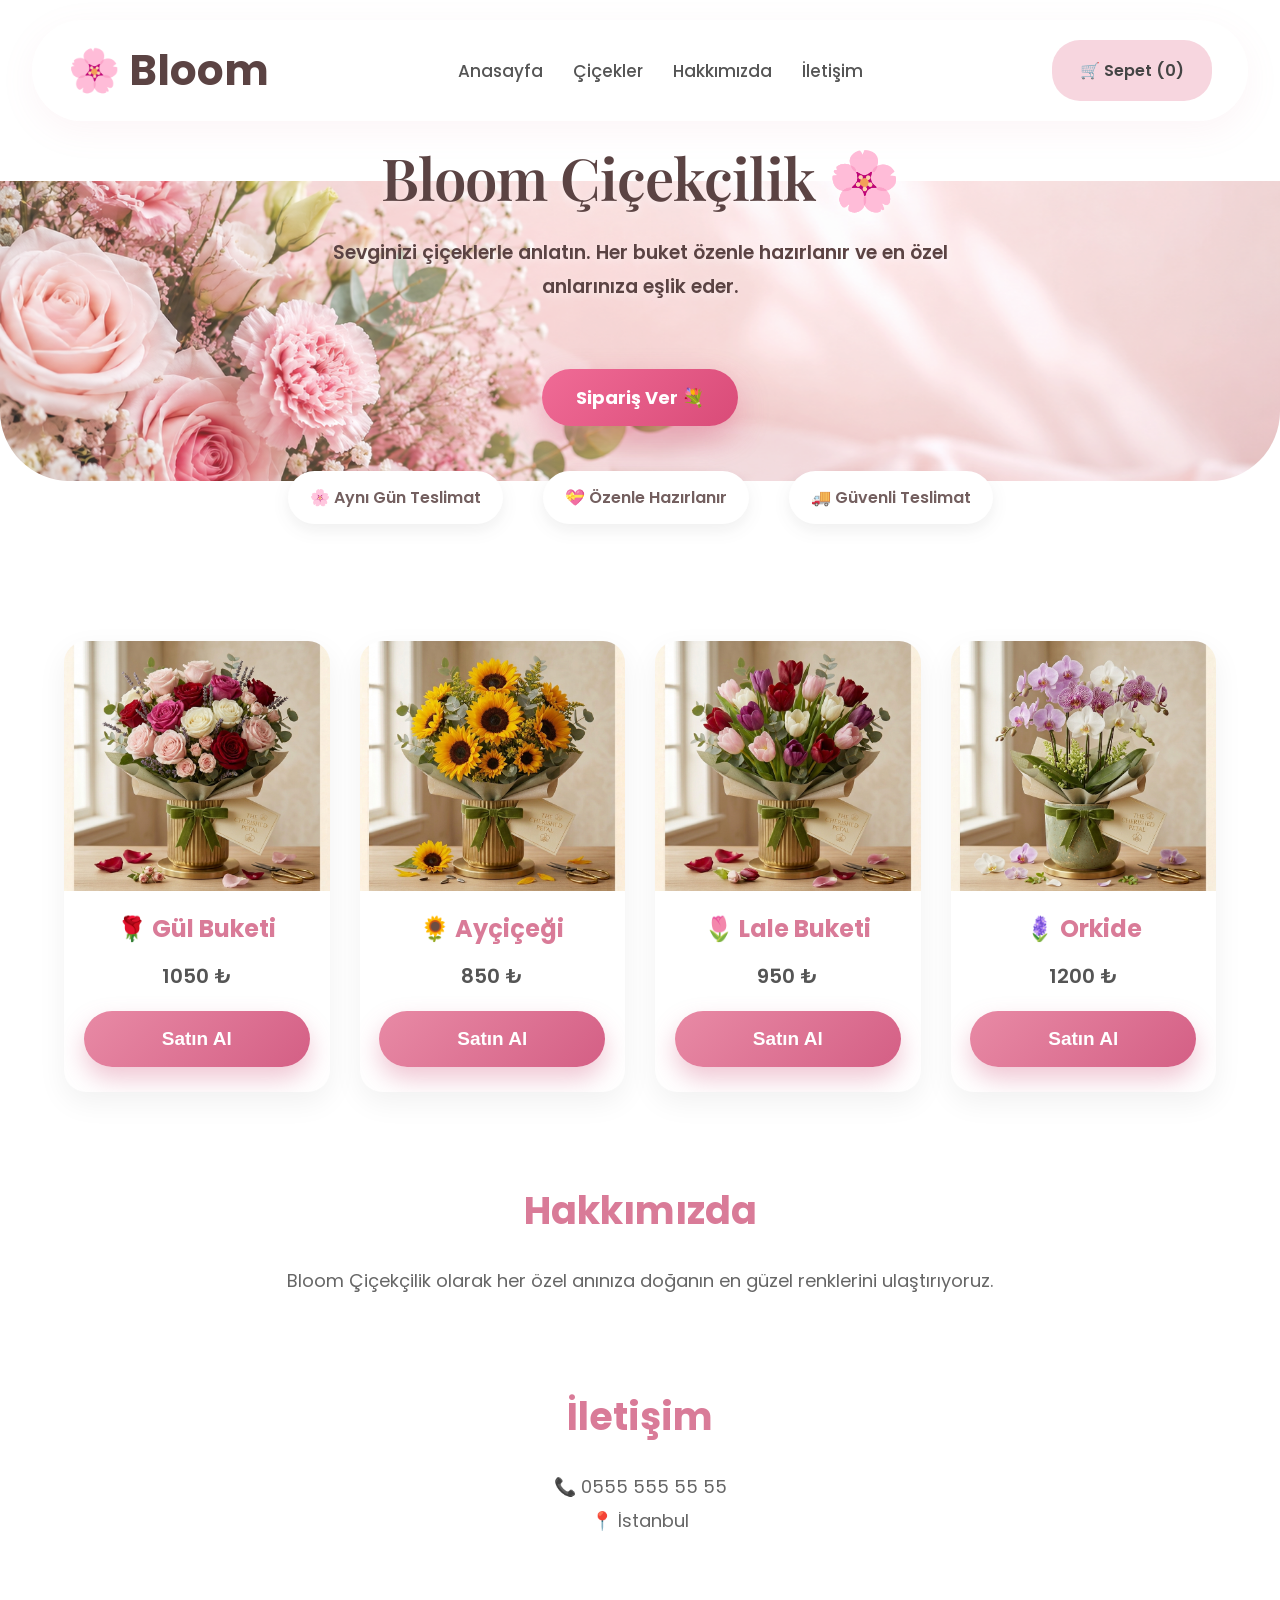
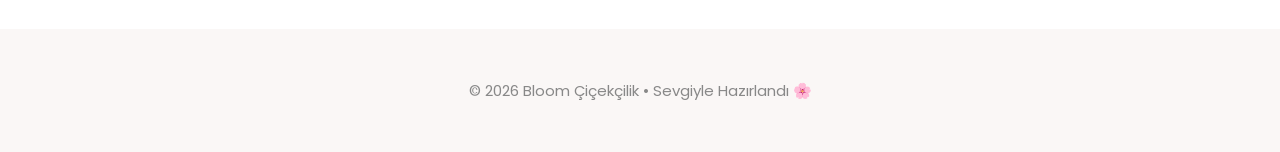
==== index.html @ dd4e358a "ilk-site-tasarimi" ====
<!DOCTYPE html>
<html lang="tr">
<head>
    <link href="https://fonts.googleapis.com/css2?family=Playfair+Display:wght@400;500;600&family=Poppins:wght@300;400;500;600;700&display=swap" rel="stylesheet">
    <meta charset="UTF-8">
    <meta name="viewport" content="width=device-width, initial-scale=1.0">
    <title>Bloom Çiçekçilik</title>

    <link rel="preconnect" href="https://fonts.googleapis.com">
    <link rel="preconnect" href="https://fonts.gstatic.com" crossorigin>

    <link href="https://fonts.googleapis.com/css2?family=Poppins:wght@300;400;500;600;700&display=swap" rel="stylesheet">

    <link rel="stylesheet" href="style.css">
</head>
<body>
    <div id="cart-message">
    🌸 Ürün sepete eklendi
</div>

<header>

<nav>

<div class="logo">
🌸 Bloom
</div>

<div class="menu-links">
<a href="#">Anasayfa</a>
<a href="#flowers">Çiçekler</a>
<a href="#about">Hakkımızda</a>
<a href="#contact">İletişim</a>
</div>

<div id="cart">
🛒 Sepet (<span id="cart-count">0</span>)
</div>

</nav>

<div class="hero">

    <h1>Bloom Çiçekçilik 🌸</h1>

    <p class="hero-text">
        Sevginizi çiçeklerle anlatın.
        Her buket özenle hazırlanır ve en özel anlarınıza eşlik eder.
    </p>

    <a href="#flowers" class="btn">Sipariş Ver 💐</a>

    <div class="hero-features">

        <div>🌸 Aynı Gün Teslimat</div>

        <div>💝 Özenle Hazırlanır</div>

        <div>🚚 Güvenli Teslimat</div>

    </div>

</div>

</header>

<section class="flowers" id="flowers">

<div class="card">

<img src="images/gul.png" alt="Gül">

<h2>🌹 Gül Buketi</h2>

<p>1050 ₺</p>

<button class="buy-btn">Satın Al</button>

</div>

<div class="card">

<img src="images/aycicegi.png" alt="Ayçiçeği">

<h2>🌻 Ayçiçeği</h2>

<p>850 ₺</p>

<button class="buy-btn">Satın Al</button>

</div>

<div class="card">

<img src="images/lale.jfif" alt="Lale">

<h2>🌷 Lale Buketi</h2>

<p>950 ₺</p>

<button class="buy-btn">Satın Al</button>

</div>

<div class="card">

<img src="images/orkide.jfif" alt="Orkide">

<h2>🪻 Orkide</h2>

<p>1200 ₺</p>

<button class="buy-btn">Satın Al</button>

</div>

</section>

<section id="about">

<h2>Hakkımızda</h2>

<p>
Bloom Çiçekçilik olarak her özel anınıza doğanın en güzel renklerini ulaştırıyoruz.
</p>

</section>

<section id="contact">

<h2>İletişim</h2>

<p>📞 0555 555 55 55</p>

<p>📍 İstanbul</p>

</section>

<footer>
    <p>© 2026 Bloom Çiçekçilik • Sevgiyle Hazırlandı 🌸</p>
</footer>

<script src="script.js"></script>

</body>
</html>
---- style.css ----
/* ===== GENEL ===== */


     *{
    margin:0;
    padding:0;
    box-sizing:border-box;

    transition:
        background-color .3s ease,
        color .3s ease,
        transform .3s ease,
        box-shadow .3s ease;
}

html{
    scroll-behavior:smooth;
}

body{
    font-family:'Poppins',sans-serif;
    background:#ffffff;
    color:#444;
}

/* ===== HEADER ===== */

header{
    position:relative;
    top:0;
    z-index:1000;

    display:flex;
    flex-direction:column;

    padding:0;

    background:transparent;

    box-shadow:none;
}
/* ===== MENÜ ===== */

nav{
    position:sticky;
    top:18px;
    width:95%;
    max-width:1250px;
    margin:20px auto;
    padding:18px 35px;

    display:flex;
    justify-content:space-between;
    align-items:center;

    background:rgba(255,255,255,.78);
    backdrop-filter:blur(16px);

    border:1px solid rgba(255,255,255,.7);

    border-radius:60px;

    box-shadow:
    0 10px 35px rgba(217,123,152,.08);

    z-index:999;
}
.menu-links{
    display:flex;
    align-items:center;
    gap:30px;
}
.menu-links a{

    position:relative;

    text-decoration:none;

    color:#555;

    font-weight:500;

    font-size:17px;

    transition:.3s;

}
.menu-links a::after{

    content:"";

    position:absolute;

    left:0;

    bottom:-6px;

    width:0;

    height:2px;

    background:#d97b98;

    transition:.3s;

}
.menu-links a:hover{

    color:#d97b98;

}

.menu-links a:hover::after{

    width:100%;

}
.logo{

    font-size:42px;

    font-weight:700;

    color:#5b4343;

    display:flex;

    align-items:center;

    gap:10px;

}
.logo:hover{
    color:#c48a8a;

}

.menu-links a:hover{

    background:white;

    color:#d97b98;

    box-shadow:0 8px 20px rgba(217,123,152,.12);

}
#cart{

    background:#f7d6df;

    padding:18px 28px;

    border-radius:28px;

    font-weight:600;

    cursor:pointer;

    transition:.3s;

}
#cart:hover{

    transform:translateY(-3px);

    background:#efbfd0;

}

/* ===== HERO ===== */

.hero{
    max-width:100%;
    margin:40px auto 80px;
    padding:90px 20px;

    text-align:center;

    background:linear-gradient(
        135deg,
        #fff1f5,
        #ffffff
    );

    border-radius:0 0 70px 70px;
}

.hero h1{
    font-family:'Playfair Display',serif;
    font-size:58px;
    font-weight:500;
    letter-spacing:-1px;
    color:#5b4343;
    margin-bottom:20px;
}

.hero-features div{
    background:white;
    padding:15px 22px;
    border-radius:30px;
    box-shadow:0 6px 18px rgba(0,0,0,.08);
}
/* ===== ÇİÇEKLER ===== */

.flowers{
    width:90%;
    max-width:1200px;
    margin:80px auto;
    display:grid;
    grid-template-columns:repeat(auto-fit,minmax(250px,1fr));
    gap:30px;
}

.card{
    background:white;
    border-radius:22px;
    overflow:hidden;
    transition:.35s;
    box-shadow:0 10px 30px rgba(0,0,0,.06);
    padding-bottom:30px;
    text-align:center;
}


.price{
    display:flex;
    justify-content:center;
    align-items:center;
    width:100%;
    font-size:28px;
    font-weight:700;
    color:#5a4343;
    margin:15px 0;
}
.card{
    padding-bottom:25px;
}

.card h2,
.card p,
.buy-btn{
    display:block;
    margin:20px auto 0;
}
.card p{
    width:100%;
    text-align:center;
    font-size:20px;
    font-weight:600;
    color:#555;
}

.card:hover{

    transform:translateY(-8px);

    box-shadow:0 20px 45px rgba(0,0,0,.12);

}

.card img{
    width:100%;
    height:250px;
    object-fit:cover;
    display:block;
    transition:.4s;
}

.card:hover img{

    transform:scale(1.08);

}

.card h2{
    margin-top:20px;
    color:#d97b98;
    font-size:24px;
}

.card p{
    margin:15px 0;
    font-size:20px;
    font-weight:600;
    color:#555;
}

.buy-btn{
    width:85%;
    height:52px;

    border:none;
    border-radius:30px;

    background:linear-gradient(135deg,#f58cab,#e56d95);
    color:white;

    font-size:18px;
    font-weight:600;

    cursor:pointer;

    transition:.35s;
    box-shadow:0 12px 25px rgba(229,109,149,.25);
}
.buy-btn:active{
    transform:scale(.95);
}

.buy-btn::after{
    content:"";
    position:absolute;
}

.btn{

    display:inline-block;

    margin-top:30px;

    padding:15px 34px;

    border-radius:50px;

    background:#d4a5a5;

    color:white;

    text-decoration:none;

    transition:.35s;

    box-shadow:0 10px 25px rgba(212,165,165,.3);

}
.btn:hover{

    transform:translateY(-4px);

    background:#c48a8a;

}
.buy-btn:hover{
    transform:translateY(-4px) scale(1.03);

    box-shadow:0 18px 35px rgba(229,109,149,.35);
}
/* ===== HERO DETAYLARI ===== */

.hero-text{
    max-width:650px;
    margin:0 auto 35px;
    line-height:1.8;
    font-size:19px;
}

.hero-features{
    display:flex;
    justify-content:center;
    gap:40px;
    margin-top:45px;
    flex-wrap:wrap;
}

.hero-features div{
    background:white;
    padding:14px 22px;
    border-radius:30px;
    box-shadow:0 6px 18px rgba(0,0,0,.08);
    font-weight:500;

}
:root{
    --primary:#d97b98;
    --primary-light:#ffe8ef;
    --background:#fff8fb;
}
/* ===== HAKKIMIZDA & İLETİŞİM ===== */

#about,
#contact{
    max-width:900px;
    margin:90px auto;
    padding:0 25px;
    text-align:center;
}

#about h2,
#contact h2{
    font-size:38px;
    color:#d97b98;
    margin-bottom:25px;
}

#about p,
#contact p{
    font-size:18px;
    line-height:1.9;
    color:#666;
}
/* ===== FOOTER ===== */

footer{

    padding:50px;

    text-align:center;

    color:#777;

    background:#faf7f6;

}

footer p{
    color:#888;
    font-size:15px;
}
/* ===== PREMIUM KART DOKUNUŞU ===== */

.card{
    position:relative;
}

.card::before{
    content:"";
    position:absolute;
    top:0;
    left:0;
    width:100%;
    height:5px;
    background:linear-gradient(90deg,#f58cab,#d97b98);
    transform:scaleX(0);
    transform-origin:left;
    transition:.4s;
}

.card:hover::before{
    transform:scaleX(1);
}

.card:hover{
    transform:translateY(-12px);
    box-shadow:0 25px 50px rgba(217,123,152,.18);
}
/* ===== SEPET BİLDİRİMİ ===== */

#cart-message{
    position:fixed;

    top:30px;
    right:30px;

    background:rgba(255,255,255,.85);

    backdrop-filter:blur(15px);

    color:#b65f7c;

    padding:18px 28px;

    border-radius:30px;

    font-size:16px;

    font-weight:600;

    box-shadow:0 15px 40px rgba(217,123,152,.18);

    border:1px solid rgba(255,255,255,.8);

    opacity:0;

    transform:translateY(-20px);

    pointer-events:none;

    transition:.4s;

    z-index:9999;
}


#cart-message.show{

    opacity:1;

    transform:translateY(0);

}
/* ===== HERO ANİMASYON ===== */

.hero h1{
    animation:fadeDown .8s ease forwards;
     color:#5b4343;
}

.hero-text{
    animation:fadeUp 1s ease .2s forwards;
    opacity:0;
}

.hero .btn{
    animation:fadeUp 1s ease .4s forwards;
    opacity:0;
}


@keyframes fadeDown{

    from{
        opacity:0;
        transform:translateY(-30px);
    }

    to{
        opacity:1;
        transform:translateY(0);
    }

}


@keyframes fadeUp{

    from{
        opacity:0;
        transform:translateY(30px);
    }

    to{
        opacity:1;
        transform:translateY(0);
    }

}
.hero {
    background-image: url("images/cicek.png");
    background-size: cover;
    background-position: center;
    background-repeat: no-repeat;
    height: 450px;

    display: flex;
    flex-direction: column;
    justify-content: center;
    align-items: center;

    color: white;
    text-align: center;
}
.hero::before {
    content:"";
    position:absolute;
    inset:0;
    background:rgba(255,255,255,0.15);

}

.hero {
    width: 100%;
    height: 300px;

    background-image: url("images/cicek.png");
    background-size: cover;
    background-position: center;
    background-repeat: no-repeat;

    display: flex;
    flex-direction: column;
    justify-content: center;
    align-items: center;

    color: white;
    text-align: center;
}
.hero h1,
.hero p {
    position:relative;
    z-index:1;
      color:#5b4343;
    font-weight:600;
    text-shadow:0 2px 8px rgba(255,255,255,0.6);
}
.hero-features div{
    color:#5b4343;
    font-weight:600;
}
.buy-btn{
    width:85%;
    height:56px;

    border:none;
    border-radius:35px;

    background:linear-gradient(135deg,#e88aa5,#d45f85);

    color:white;

    font-size:19px;
    font-weight:700;

    cursor:pointer;

    box-shadow:
    0 12px 25px rgba(212,95,133,.35);

    transition:.35s;

    position:relative;
    overflow:hidden;
}


.buy-btn:hover{
    transform:translateY(-5px) scale(1.04);

    box-shadow:
    0 18px 35px rgba(212,95,133,.45);
}


.buy-btn:active{
    transform:scale(.95);
}
.buy-btn::before{
    content:"";
    position:absolute;
    top:0;
    left:-100%;
    width:50%;
    height:100%;

    background:rgba(255,255,255,.35);

    transform:skewX(-25deg);

    transition:.5s;
}


.buy-btn:hover::before{
    left:150%;
}
.btn{
    background:linear-gradient(135deg,#f06b96,#d94b78);
    color:white;
    font-weight:700;
    font-size:18px;
    box-shadow:0 12px 30px rgba(217,75,120,.35);
}

.btn:hover{
    background:linear-gradient(135deg,#f57da5,#cc3e6c);
    transform:translateY(-5px);
    box-shadow:0 18px 35px rgba(217,75,120,.45);
}
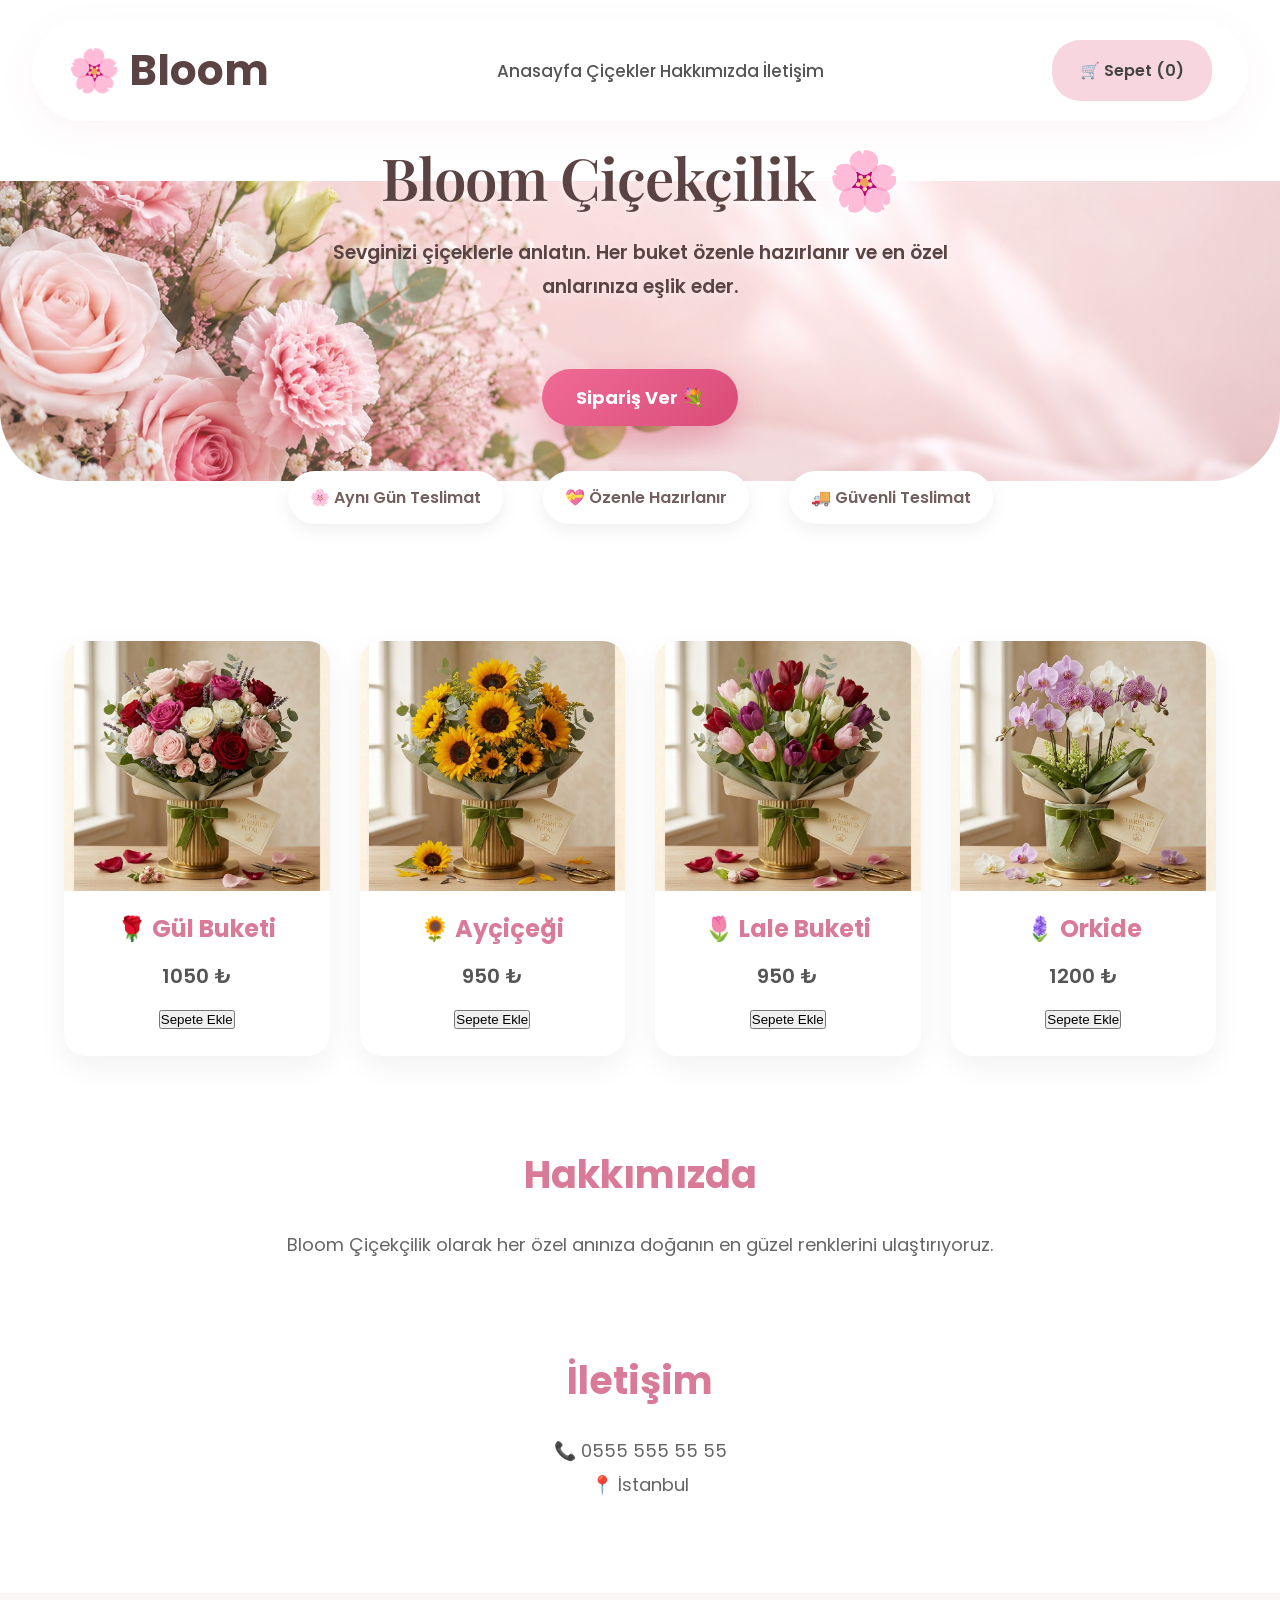
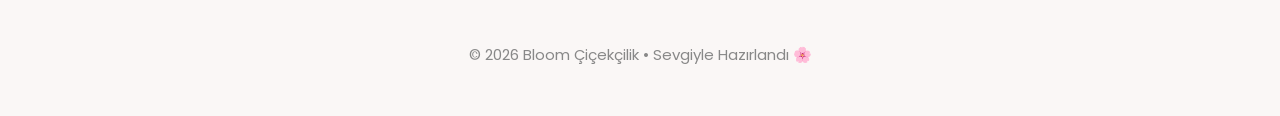
==== commit 28a458cb: "sepet gorunumu eklendi" ====
--- a/index.html
+++ b/index.html
@@ -36,6 +36,19 @@
 <div id="cart">
 🛒 Sepet (<span id="cart-count">0</span>)
 </div>
+<div id="cart-panel">
+
+<h3>🛒 Sepetim</h3>
+
+<div id="cart-items">
+Sepet boş
+</div>
+
+<p>
+Toplam: <span id="cart-total">0</span> ₺
+</p>
+
+</div>
 
 </nav>
 
@@ -66,7 +79,7 @@
 
 <section class="flowers" id="flowers">
 
-<div class="card">
+<div class="card" data-name="Gül Buketi" data-price="1050">
 
 <img src="images/gul.png" alt="Gül">
 
@@ -74,23 +87,22 @@
 
 <p>1050 ₺</p>
 
-<button class="buy-btn">Satın Al</button>
+<button class="add-to-cart">Sepete Ekle</button>
 
 </div>
-
-<div class="card">
+<div class="card" data-name="Ayçiçeği" data-price="950">
 
 <img src="images/aycicegi.png" alt="Ayçiçeği">
 
 <h2>🌻 Ayçiçeği</h2>
 
-<p>850 ₺</p>
+<p>950 ₺</p>
 
-<button class="buy-btn">Satın Al</button>
+<button class="add-to-cart">Sepete Ekle</button>
 
 </div>
 
-<div class="card">
+<div class="card" data-name="Lale Buketi" data-price="950">
 
 <img src="images/lale.jfif" alt="Lale">
 
@@ -98,11 +110,11 @@
 
 <p>950 ₺</p>
 
-<button class="buy-btn">Satın Al</button>
+<button class="add-to-cart">Sepete Ekle</button>
 
 </div>
 
-<div class="card">
+<div class="card" data-name="Orkide" data-price="1200">
 
 <img src="images/orkide.jfif" alt="Orkide">
 
@@ -110,7 +122,7 @@
 
 <p>1200 ₺</p>
 
-<button class="buy-btn">Satın Al</button>
+<button class="add-to-cart">Sepete Ekle</button>
 
 </div>
 
--- a/style.css
+++ b/style.css
@@ -65,6 +65,9 @@
 
     z-index:999;
 }
+<div class="cart">
+    🛒 Sepet: <span id="cart-count">0</span>
+</div>
 .menu-links{
     display:flex;
     align-items:center;
@@ -654,4 +657,30 @@
     background:linear-gradient(135deg,#f57da5,#cc3e6c);
     transform:translateY(-5px);
     box-shadow:0 18px 35px rgba(217,75,120,.45);
+}
+#cart-panel {
+    position: absolute;
+    right: 20px;
+    top: 70px;
+    width: 300px;
+    background: white;
+    padding: 20px;
+    border-radius: 15px;
+    box-shadow: 0 10px 30px rgba(0,0,0,0.15);
+    display: none;
+    z-index: 10;
+}
+
+#cart-panel h3 {
+    margin-top: 0;
+}
+
+#cart-items {
+    margin: 15px 0;
+}
+
+.cart-item {
+    display: flex;
+    justify-content: space-between;
+    margin-bottom: 10px;
 }
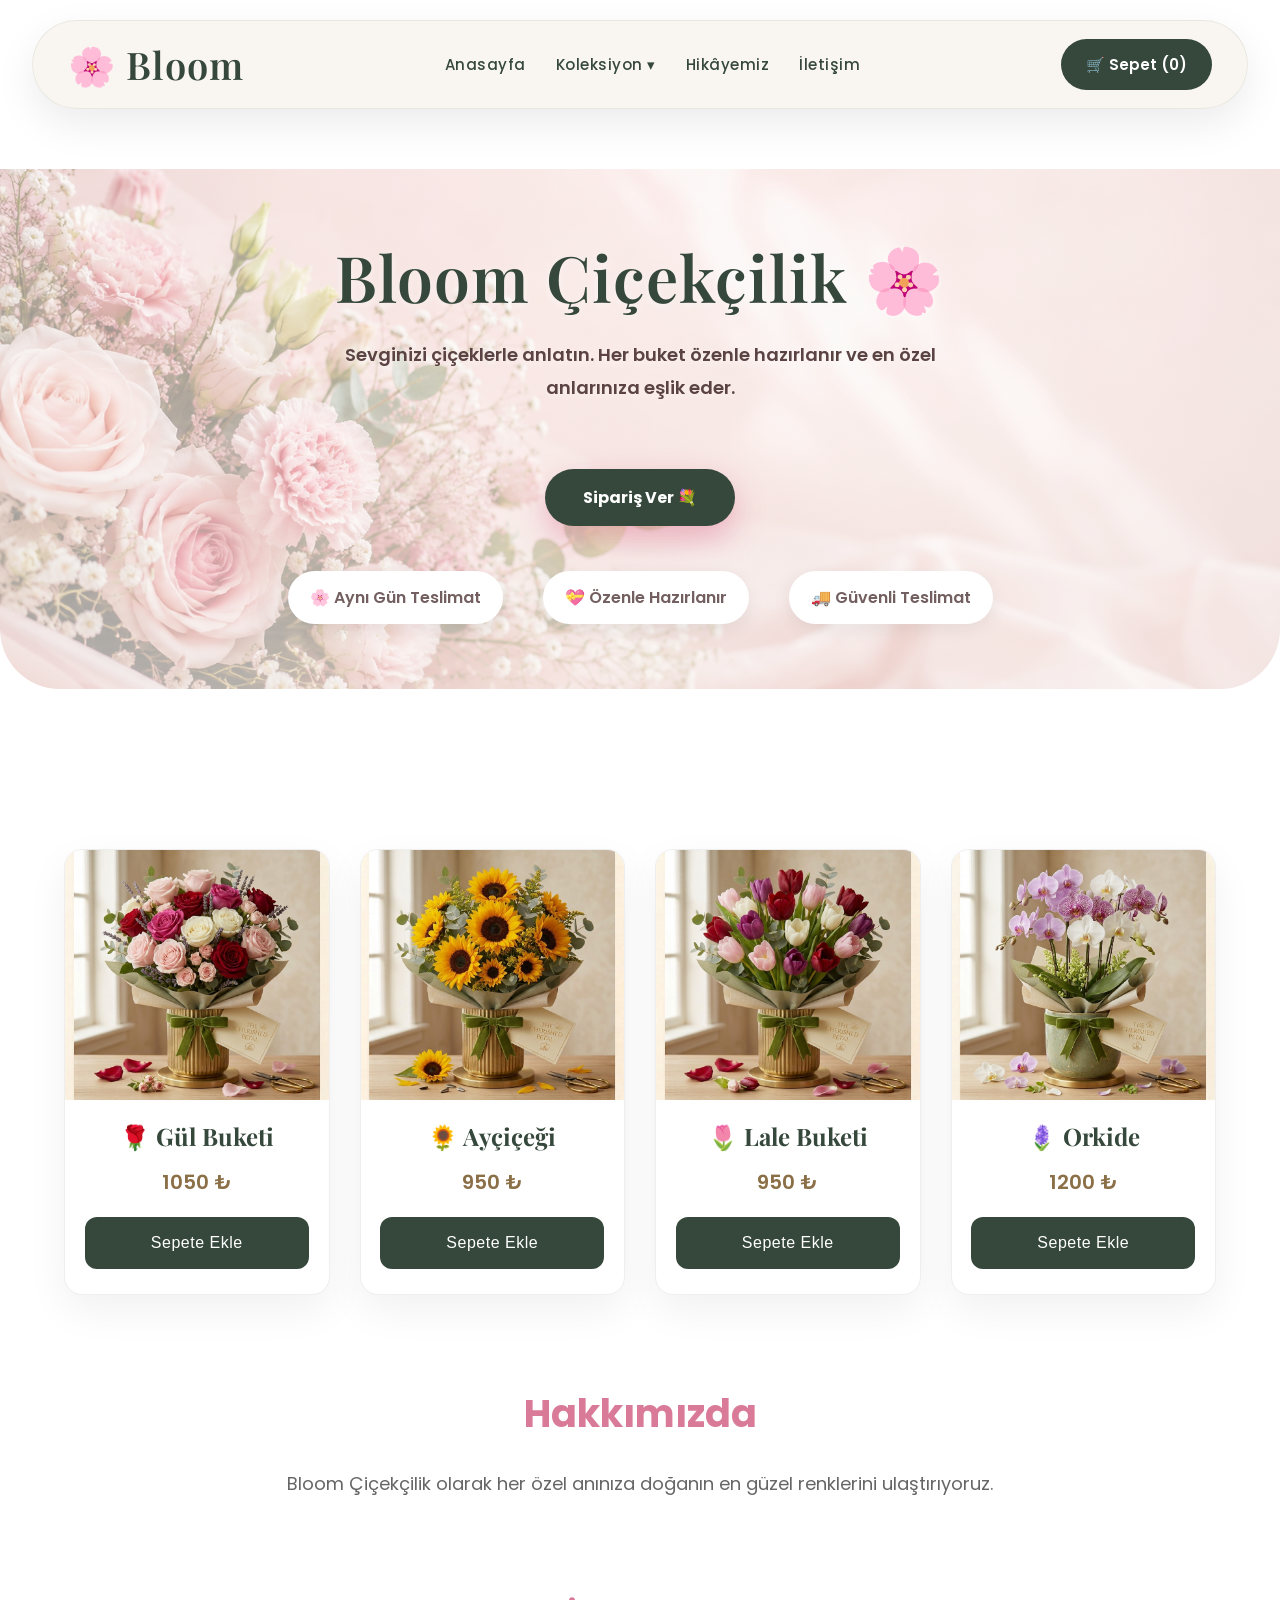
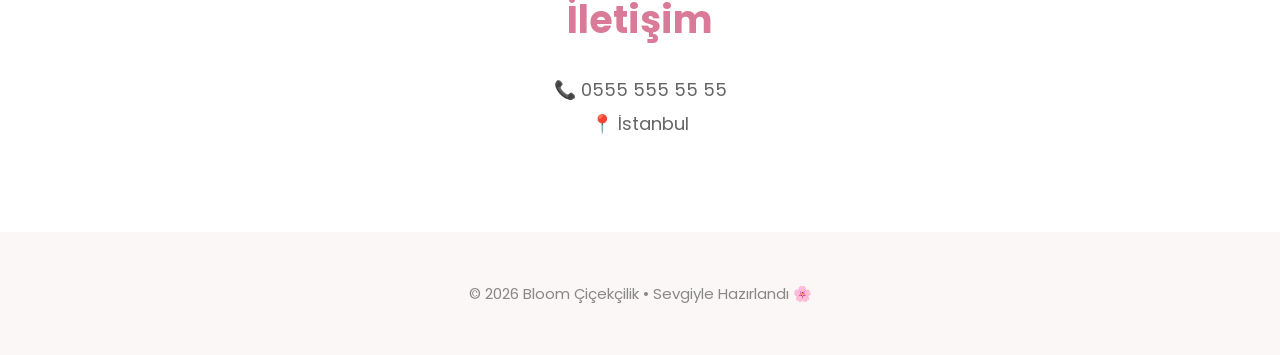
==== commit d979a92a: "kategori sayfalari eklendi" ====
--- a/index.html
+++ b/index.html
@@ -27,12 +27,29 @@
 </div>
 
 <div class="menu-links">
-<a href="#">Anasayfa</a>
-<a href="#flowers">Çiçekler</a>
-<a href="#about">Hakkımızda</a>
-<a href="#contact">İletişim</a>
+
+    <a href="#">Anasayfa</a>
+
+    <div class="dropdown">
+
+        <a href="#flowers">Koleksiyon ▾</a>
+
+        <div class="dropdown-content">
+
+            <a href="gul.html">Gül Buketi</a>
+            <a href="#aycicegi">Ayçiçeği</a>
+            <a href="#lale">Lale Buketi</a>
+            <a href="#orkide">Orkide</a>
+
+        </div>
+
+    </div>
+
+    <a href="#about">Hikâyemiz</a>
+
+    <a href="#contact">İletişim</a>
+
 </div>
-
 <div id="cart">
 🛒 Sepet (<span id="cart-count">0</span>)
 </div>
@@ -79,7 +96,7 @@
 
 <section class="flowers" id="flowers">
 
-<div class="card" data-name="Gül Buketi" data-price="1050">
+<div class="card" id="gul" data-name="Gül Buketi" data-price="1050">
 
 <img src="images/gul.png" alt="Gül">
 
@@ -90,7 +107,7 @@
 <button class="add-to-cart">Sepete Ekle</button>
 
 </div>
-<div class="card" data-name="Ayçiçeği" data-price="950">
+<div class="card" id="aycicegi" data-name="Ayçiçeği" data-price="950">
 
 <img src="images/aycicegi.png" alt="Ayçiçeği">
 
@@ -102,7 +119,7 @@
 
 </div>
 
-<div class="card" data-name="Lale Buketi" data-price="950">
+<div class="card" id="lale" data-name="Lale Buketi" data-price="950">
 
 <img src="images/lale.jfif" alt="Lale">
 
@@ -114,7 +131,7 @@
 
 </div>
 
-<div class="card" data-name="Orkide" data-price="1200">
+<div class="card" id="orkide" data-name="Orkide" data-price="1200">
 
 <img src="images/orkide.jfif" alt="Orkide">
 
--- a/style.css
+++ b/style.css
@@ -65,9 +65,7 @@
 
     z-index:999;
 }
-<div class="cart">
-    🛒 Sepet: <span id="cart-count">0</span>
-</div>
+
 .menu-links{
     display:flex;
     align-items:center;
@@ -222,6 +220,7 @@
     box-shadow:0 10px 30px rgba(0,0,0,.06);
     padding-bottom:30px;
     text-align:center;
+     padding-bottom:25px;
 }
 
 
@@ -235,10 +234,6 @@
     color:#5a4343;
     margin:15px 0;
 }
-.card{
-    padding-bottom:25px;
-}
-
 .card h2,
 .card p,
 .buy-btn{
@@ -312,7 +307,7 @@
 
 .buy-btn::after{
     content:"";
-    position:absolute;
+   
 }
 
 .btn{
@@ -683,4 +678,463 @@
     display: flex;
     justify-content: space-between;
     margin-bottom: 10px;
+}
+.cart-item button{
+
+    border:none;
+    background:#f7d6df;
+    border-radius:50%;
+    cursor:pointer;
+    padding:5px 8px;
+
+}
+.quantity{
+
+    display:flex;
+    align-items:center;
+    gap:10px;
+    margin-top:8px;
+
+}
+
+
+.quantity button{
+
+    width:28px;
+    height:28px;
+
+    border:none;
+    border-radius:50%;
+
+    background:#f7d6df;
+
+    cursor:pointer;
+
+    font-weight:bold;
+
+}
+
+
+.quantity span{
+
+    font-weight:600;
+
+}
+/* ===== YENİ PREMIUM SEPET BUTONU ===== */
+
+.add-to-cart{
+
+    width:85%;
+    height:52px;
+
+    margin:20px auto 0;
+
+    display:block;
+
+    border:none;
+    border-radius:12px;
+
+    background:#35483B;
+
+    color:white;
+
+    font-size:16px;
+
+    font-weight:500;
+
+    letter-spacing:.5px;
+
+    cursor:pointer;
+
+    transition:.35s;
+
+}
+
+
+.add-to-cart:hover{
+
+    background:#8B6F47;
+
+    transform:translateY(-3px);
+
+}
+.card{
+
+    background:#fff;
+
+    border-radius:18px;
+
+    padding-bottom:25px;
+
+    overflow:hidden;
+
+    border:1px solid #eee;
+
+    box-shadow:
+    0 15px 40px rgba(0,0,0,.06);
+
+}
+
+
+.card h2{
+
+    font-family:'Playfair Display',serif;
+
+    color:#35483B;
+
+    font-size:24px;
+
+}
+
+
+.card p{
+
+    color:#8B6F47;
+
+}
+/* ===== PREMIUM SEPET PANELİ ===== */
+
+#cart-panel{
+
+    position:fixed;
+
+    top:90px;
+    right:35px;
+
+    width:360px;
+
+    background:#F8F4EE;
+
+    padding:30px;
+
+    border-radius:24px;
+
+    border:1px solid rgba(0,0,0,.08);
+
+    box-shadow:
+    0 25px 60px rgba(0,0,0,.15);
+
+    display:none;
+
+    z-index:9999;
+
+}
+
+
+#cart-panel h3{
+
+    font-family:'Playfair Display',serif;
+
+    font-size:28px;
+
+    color:#35483B;
+
+    margin-bottom:25px;
+
+}
+
+
+
+#cart-items{
+
+    max-height:300px;
+
+    overflow-y:auto;
+
+}
+
+
+
+.cart-item{
+
+    background:white;
+
+    padding:15px;
+
+    border-radius:15px;
+
+    margin-bottom:12px;
+
+    display:flex;
+
+    justify-content:space-between;
+
+    align-items:center;
+
+    font-size:15px;
+
+}
+
+
+
+.cart-item span:first-child{
+
+    color:#35483B;
+
+    font-weight:500;
+
+}
+
+
+
+.cart-item span:nth-child(2){
+
+    color:#8B6F47;
+
+    font-weight:600;
+
+}
+
+
+
+.quantity{
+
+    display:flex;
+
+    align-items:center;
+
+    gap:8px;
+
+}
+
+
+
+.quantity button,
+.cart-item button{
+
+    width:30px;
+
+    height:30px;
+
+    border-radius:50%;
+
+    border:none;
+
+    background:#35483B;
+
+    color:white;
+
+    cursor:pointer;
+
+}
+
+
+
+#cart-total{
+
+    color:#35483B;
+
+    font-size:20px;
+
+    font-weight:700;
+
+}
+/* ===== PREMIUM HEADER ===== */
+
+.logo{
+
+    font-family:'Playfair Display',serif;
+
+    font-size:38px;
+
+    font-weight:600;
+
+    color:#35483B;
+
+    letter-spacing:1px;
+
+}
+
+
+nav{
+
+    background:rgba(248,244,238,.85);
+
+    border:1px solid rgba(53,72,59,.08);
+
+    box-shadow:
+    0 15px 40px rgba(0,0,0,.08);
+
+}
+
+
+.menu-links a{
+
+    color:#35483B;
+
+    font-size:15px;
+
+    letter-spacing:.5px;
+
+}
+
+
+.menu-links a:hover{
+
+    color:#8B6F47;
+
+}
+
+
+#cart{
+
+    background:#35483B;
+
+    color:white;
+
+    padding:14px 25px;
+
+    border-radius:30px;
+
+    font-size:15px;
+
+}
+
+
+#cart:hover{
+
+    background:#8B6F47;
+
+}
+/* ===== PREMIUM HERO ===== */
+
+.hero{
+
+    height:520px;
+
+    background:
+    linear-gradient(
+        rgba(248,244,238,.45),
+        rgba(248,244,238,.65)
+    ),
+    url("images/cicek.png");
+
+    background-size:cover;
+
+    background-position:center;
+
+    border-radius:0 0 60px 60px;
+
+    display:flex;
+
+    justify-content:center;
+
+    align-items:center;
+
+    text-align:center;
+
+}
+
+
+.hero h1{
+
+    font-family:'Playfair Display',serif;
+
+    font-size:64px;
+
+    font-weight:600;
+
+    color:#35483B;
+
+    letter-spacing:1px;
+
+}
+
+
+.hero-text{
+
+    color:#5c5c5c;
+
+    font-size:18px;
+
+    max-width:600px;
+
+}
+
+
+.hero .btn{
+
+    background:#35483B;
+
+    border-radius:30px;
+
+    padding:16px 38px;
+
+    font-size:16px;
+
+}
+
+
+.hero .btn:hover{
+
+    background:#8B6F47;
+
+}
+/* ===== DROPDOWN MENU ===== */
+
+.dropdown{
+    position:relative;
+}
+
+.dropdown-content{
+
+    position:absolute;
+
+    top:45px;
+    left:50%;
+
+    transform:translateX(-50%) translateY(10px);
+
+    min-width:220px;
+
+    background:rgba(255,255,255,.95);
+
+    backdrop-filter:blur(18px);
+
+    border:1px solid rgba(0,0,0,.08);
+
+    border-radius:18px;
+
+    box-shadow:0 18px 45px rgba(0,0,0,.12);
+
+    padding:10px 0;
+
+    opacity:0;
+    visibility:hidden;
+
+    transition:.35s;
+
+}
+
+.dropdown:hover .dropdown-content{
+
+    opacity:1;
+    visibility:visible;
+
+    transform:translateX(-50%) translateY(0);
+
+}
+
+.dropdown-content a{
+
+    display:block;
+
+    padding:14px 22px;
+
+    color:#35483B;
+
+    text-decoration:none;
+
+    font-size:15px;
+
+    transition:.25s;
+
+}
+
+.dropdown-content a:hover{
+
+    background:#F4EFE8;
+
+    color:#8B6F47;
+
 }
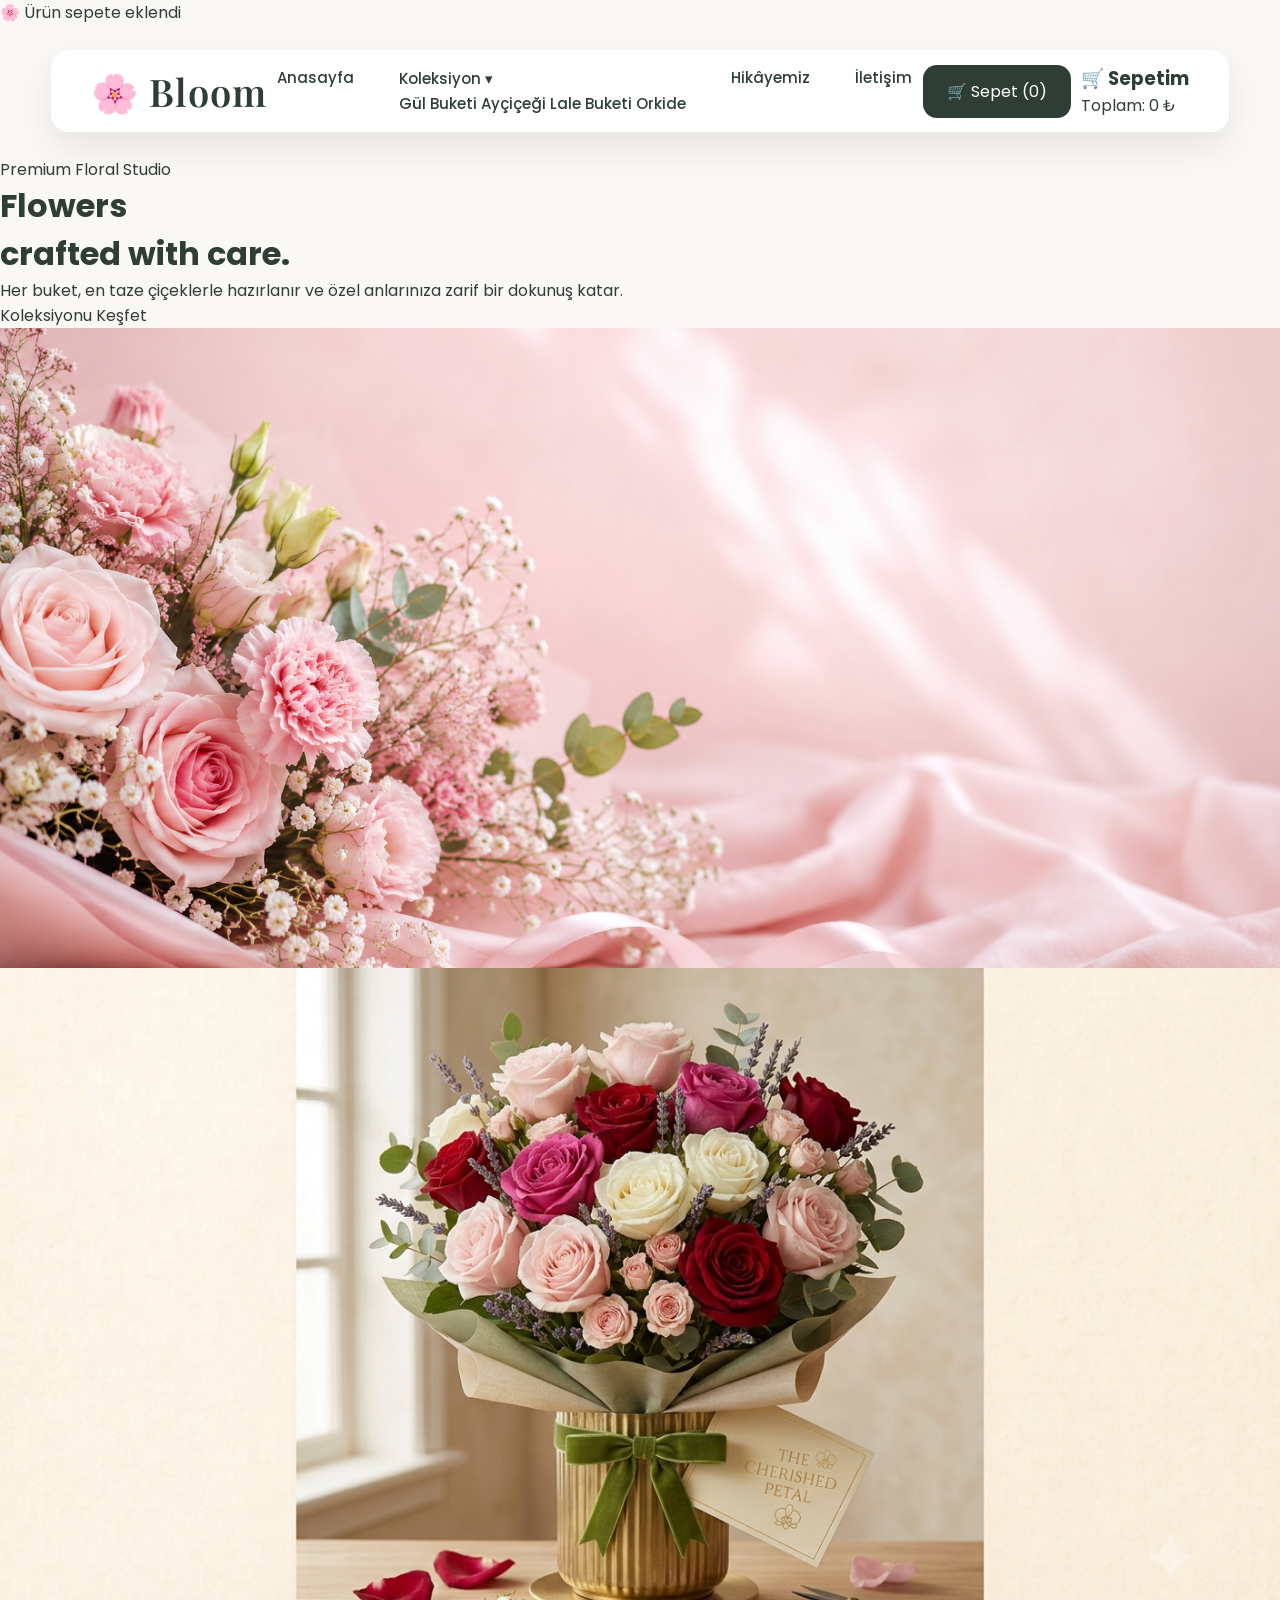
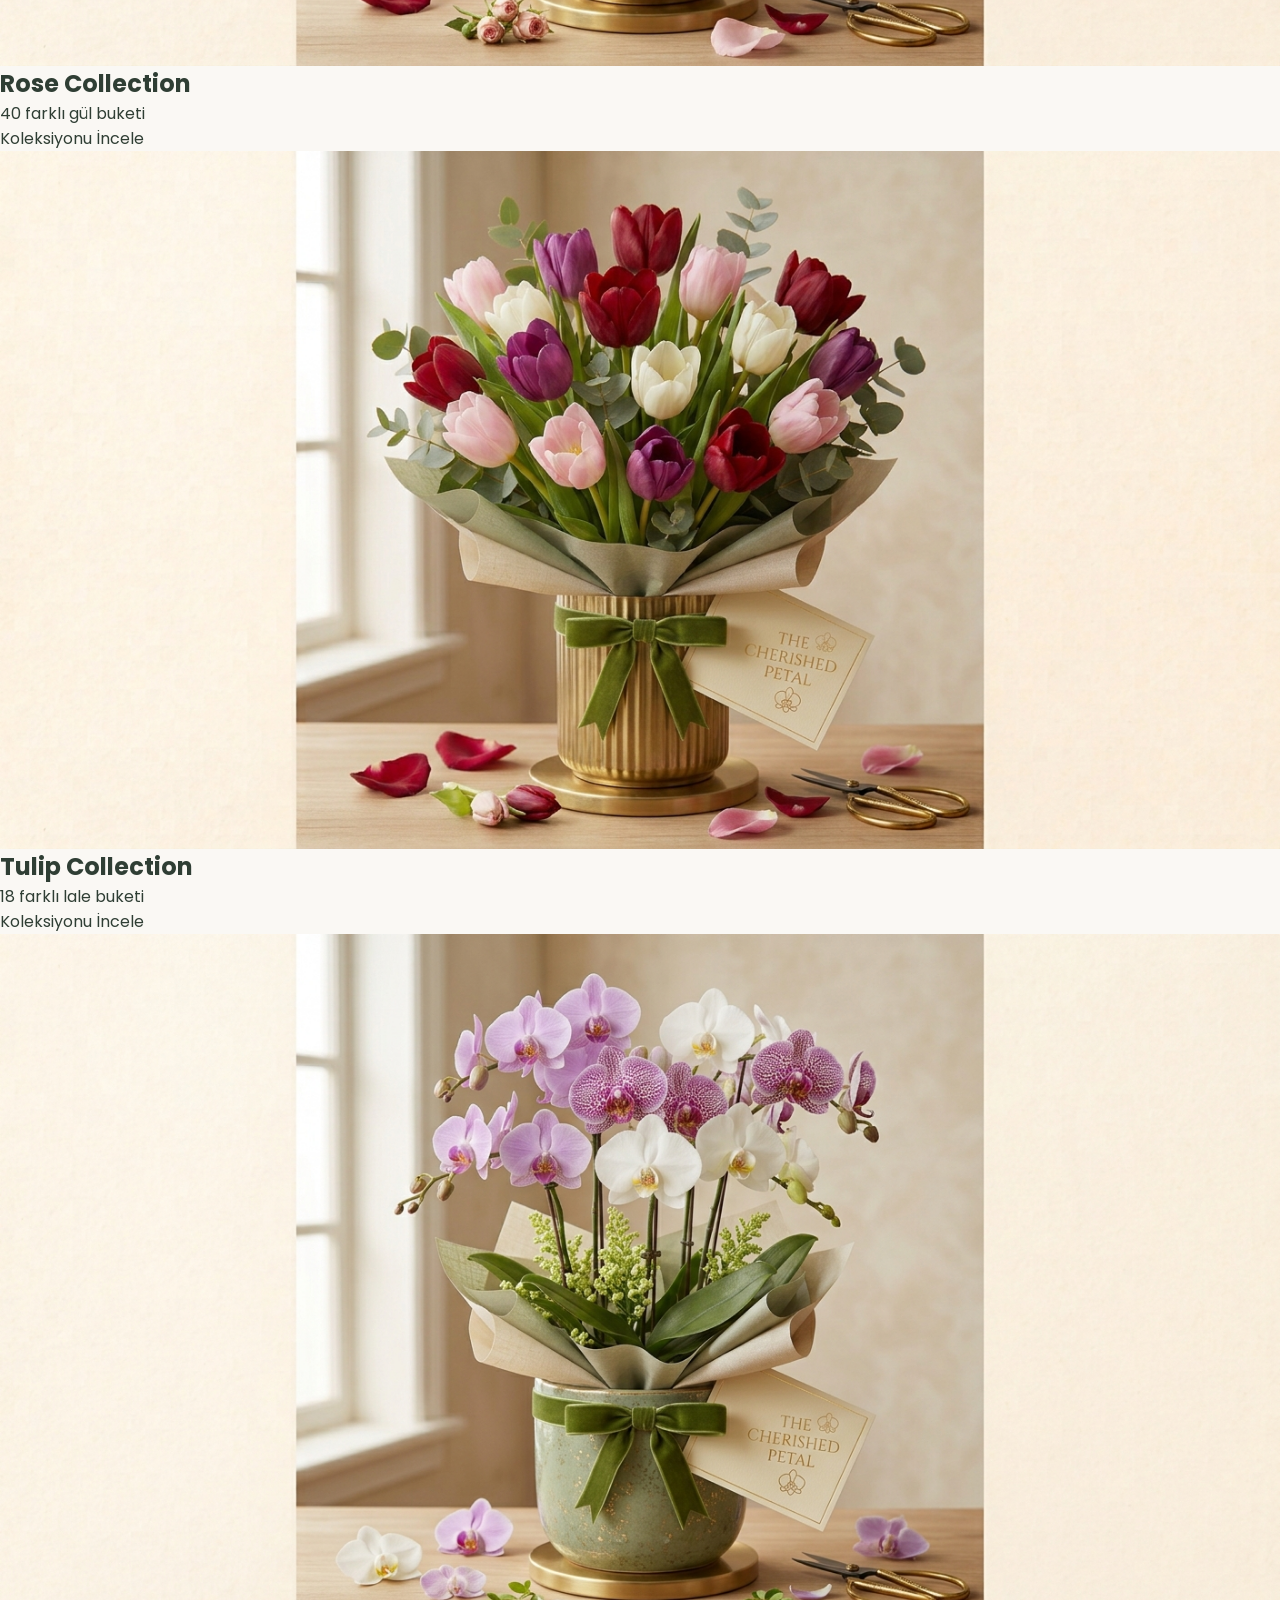
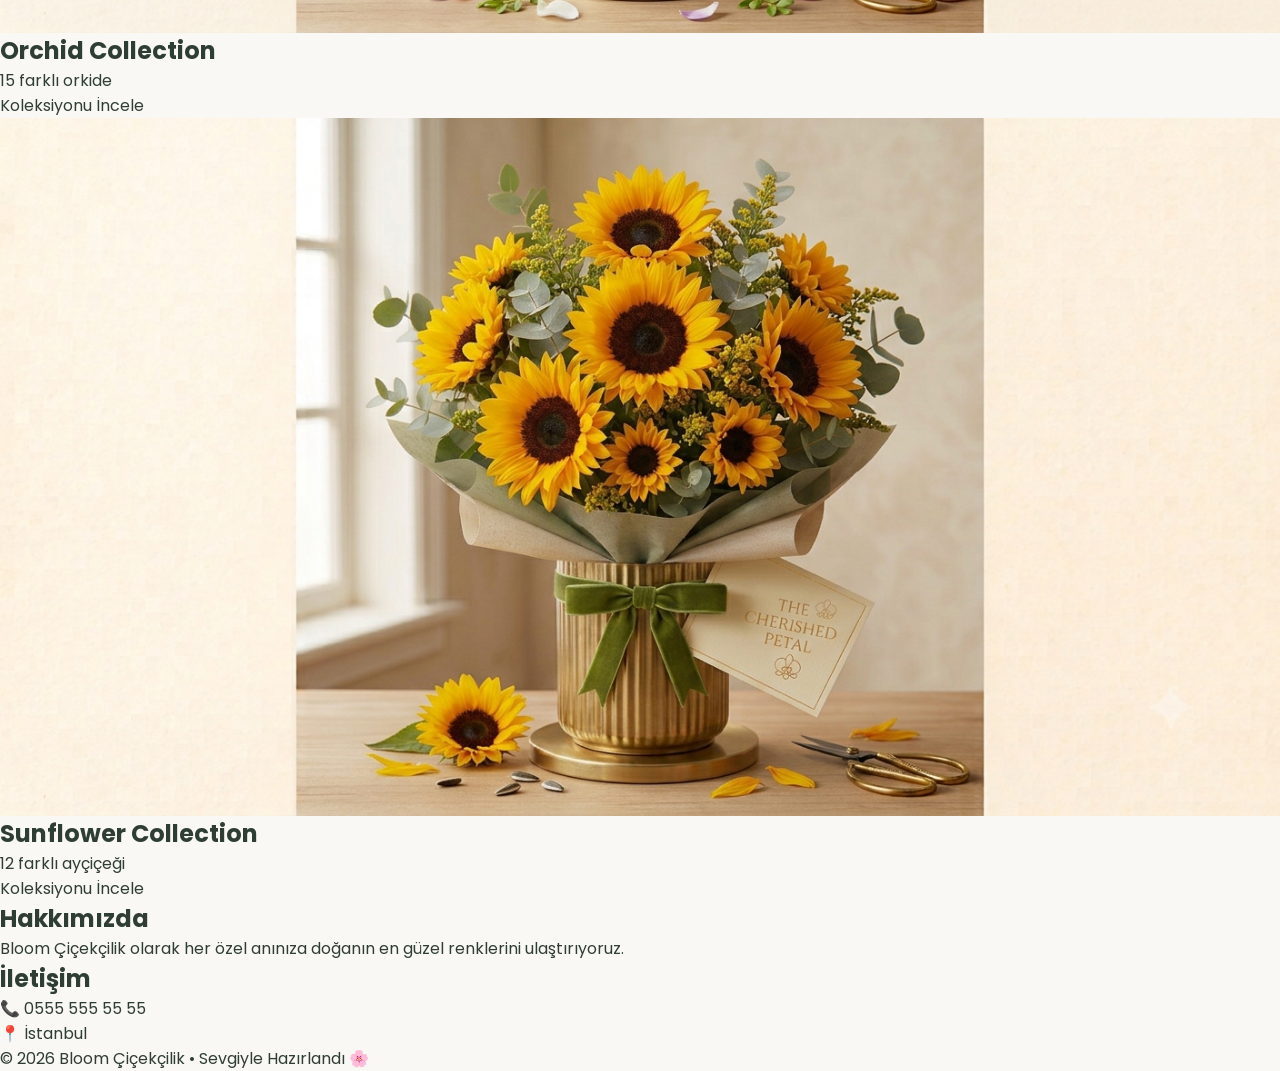
==== commit 8f771da5: "Bloom homepage redesign" ====
--- a/index.html
+++ b/index.html
@@ -11,7 +11,8 @@
 
     <link href="https://fonts.googleapis.com/css2?family=Poppins:wght@300;400;500;600;700&display=swap" rel="stylesheet">
 
-    <link rel="stylesheet" href="style.css">
+    <link rel="stylesheet" href="style-v2.css">
+
 </head>
 <body>
     <div id="cart-message">
@@ -34,14 +35,17 @@
 
         <a href="#flowers">Koleksiyon ▾</a>
 
-        <div class="dropdown-content">
+       <div class="dropdown-content">
 
-            <a href="gul.html">Gül Buketi</a>
-            <a href="#aycicegi">Ayçiçeği</a>
-            <a href="#lale">Lale Buketi</a>
-            <a href="#orkide">Orkide</a>
+    <a href="gul.html">Gül Buketi</a>
 
-        </div>
+    <a href="aycicegi.html">Ayçiçeği</a>
+
+    <a href="lale.html">Lale Buketi</a>
+
+    <a href="orkide.html">Orkide</a>
+
+</div>
 
     </div>
 
@@ -71,77 +75,96 @@
 
 <div class="hero">
 
-    <h1>Bloom Çiçekçilik 🌸</h1>
+    <div class="hero-left">
 
-    <p class="hero-text">
-        Sevginizi çiçeklerle anlatın.
-        Her buket özenle hazırlanır ve en özel anlarınıza eşlik eder.
-    </p>
+        <p class="hero-tag">
+            Premium Floral Studio
+        </p>
 
-    <a href="#flowers" class="btn">Sipariş Ver 💐</a>
+        <h1>
+            Flowers<br>
+            crafted with care.
+        </h1>
 
-    <div class="hero-features">
+        <p class="hero-text">
 
-        <div>🌸 Aynı Gün Teslimat</div>
+            Her buket, en taze çiçeklerle hazırlanır ve
+            özel anlarınıza zarif bir dokunuş katar.
 
-        <div>💝 Özenle Hazırlanır</div>
+        </p>
 
-        <div>🚚 Güvenli Teslimat</div>
+        <a href="#flowers" class="btn">
+            Koleksiyonu Keşfet
+        </a>
+
+    </div>
+
+    <div class="hero-right">
+
+        <img src="images/cicek.png" alt="Bloom">
 
     </div>
 
 </div>
-
 </header>
 
-<section class="flowers" id="flowers">
+<section class="collections" id="flowers">
 
-<div class="card" id="gul" data-name="Gül Buketi" data-price="1050">
+    <div class="collection-card">
 
-<img src="images/gul.png" alt="Gül">
+        <img src="images/gul.png" alt="Gül">
 
-<h2>🌹 Gül Buketi</h2>
+        <h2>Rose Collection</h2>
 
-<p>1050 ₺</p>
+        <p>40 farklı gül buketi</p>
 
-<button class="add-to-cart">Sepete Ekle</button>
+        <a href="gul.html" class="collection-btn">
+            Koleksiyonu İncele
+        </a>
 
-</div>
-<div class="card" id="aycicegi" data-name="Ayçiçeği" data-price="950">
+    </div>
 
-<img src="images/aycicegi.png" alt="Ayçiçeği">
+    <div class="collection-card">
 
-<h2>🌻 Ayçiçeği</h2>
+        <img src="images/lale.jfif" alt="Lale">
 
-<p>950 ₺</p>
+        <h2>Tulip Collection</h2>
 
-<button class="add-to-cart">Sepete Ekle</button>
+        <p>18 farklı lale buketi</p>
 
-</div>
+        <a href="lale.html" class="collection-btn">
+            Koleksiyonu İncele
+        </a>
 
-<div class="card" id="lale" data-name="Lale Buketi" data-price="950">
+    </div>
 
-<img src="images/lale.jfif" alt="Lale">
+    <div class="collection-card">
 
-<h2>🌷 Lale Buketi</h2>
+        <img src="images/orkide.jfif" alt="Orkide">
 
-<p>950 ₺</p>
+        <h2>Orchid Collection</h2>
 
-<button class="add-to-cart">Sepete Ekle</button>
+        <p>15 farklı orkide</p>
 
-</div>
+        <a href="orkide.html" class="collection-btn">
+            Koleksiyonu İncele
+        </a>
 
-<div class="card" id="orkide" data-name="Orkide" data-price="1200">
+    </div>
 
-<img src="images/orkide.jfif" alt="Orkide">
+    <div class="collection-card">
 
-<h2>🪻 Orkide</h2>
+        <img src="images/aycicegi.png" alt="Ayçiçeği">
 
-<p>1200 ₺</p>
+        <h2>Sunflower Collection</h2>
 
-<button class="add-to-cart">Sepete Ekle</button>
+        <p>12 farklı ayçiçeği</p>
 
-</div>
+        <a href="aycicegi.html" class="collection-btn">
+            Koleksiyonu İncele
+        </a>
+
+    </div>
 
 </section>
 
--- a/style-v2.css
+++ b/style-v2.css
@@ -0,0 +1,137 @@
+/* =========================
+   BLOOM 3.0 DESIGN SYSTEM
+========================= */
+
+*{
+    margin:0;
+    padding:0;
+    box-sizing:border-box;
+}
+
+html{
+    scroll-behavior:smooth;
+}
+
+body{
+
+    font-family:'Poppins',sans-serif;
+
+    background:#FAF8F4;
+
+    color:#2F3E34;
+
+}
+
+a{
+    text-decoration:none;
+    color:inherit;
+}
+
+img{
+    display:block;
+    width:100%;
+}
+
+:root{
+
+    --background:#FAF8F4;
+
+    --white:#ffffff;
+
+    --text:#2F3E34;
+
+    --accent:#8A6A44;
+
+    --border:#E8E3DC;
+
+    --shadow:
+    0 15px 35px rgba(0,0,0,.08);
+
+}
+/* =========================
+        NAVBAR
+========================= */
+
+nav{
+
+    width:92%;
+
+    max-width:1350px;
+
+    height:82px;
+
+    margin:25px auto;
+
+    padding:0 40px;
+
+    display:flex;
+
+    justify-content:space-between;
+
+    align-items:center;
+
+    background:white;
+
+    border-radius:18px;
+
+    box-shadow:var(--shadow);
+
+}
+
+.logo{
+
+    font-family:'Playfair Display',serif;
+
+    font-size:38px;
+
+    font-weight:600;
+
+    letter-spacing:1px;
+
+}
+
+.menu-links{
+
+    display:flex;
+
+    gap:45px;
+
+}
+
+.menu-links a{
+
+    font-size:15px;
+
+    font-weight:500;
+
+    transition:.3s;
+
+}
+
+.menu-links a:hover{
+
+    color:var(--accent);
+
+}
+
+#cart{
+
+    padding:14px 24px;
+
+    border-radius:14px;
+
+    background:#2F3E34;
+
+    color:white;
+
+    cursor:pointer;
+
+    transition:.3s;
+
+}
+
+#cart:hover{
+
+    background:#8A6A44;
+
+}
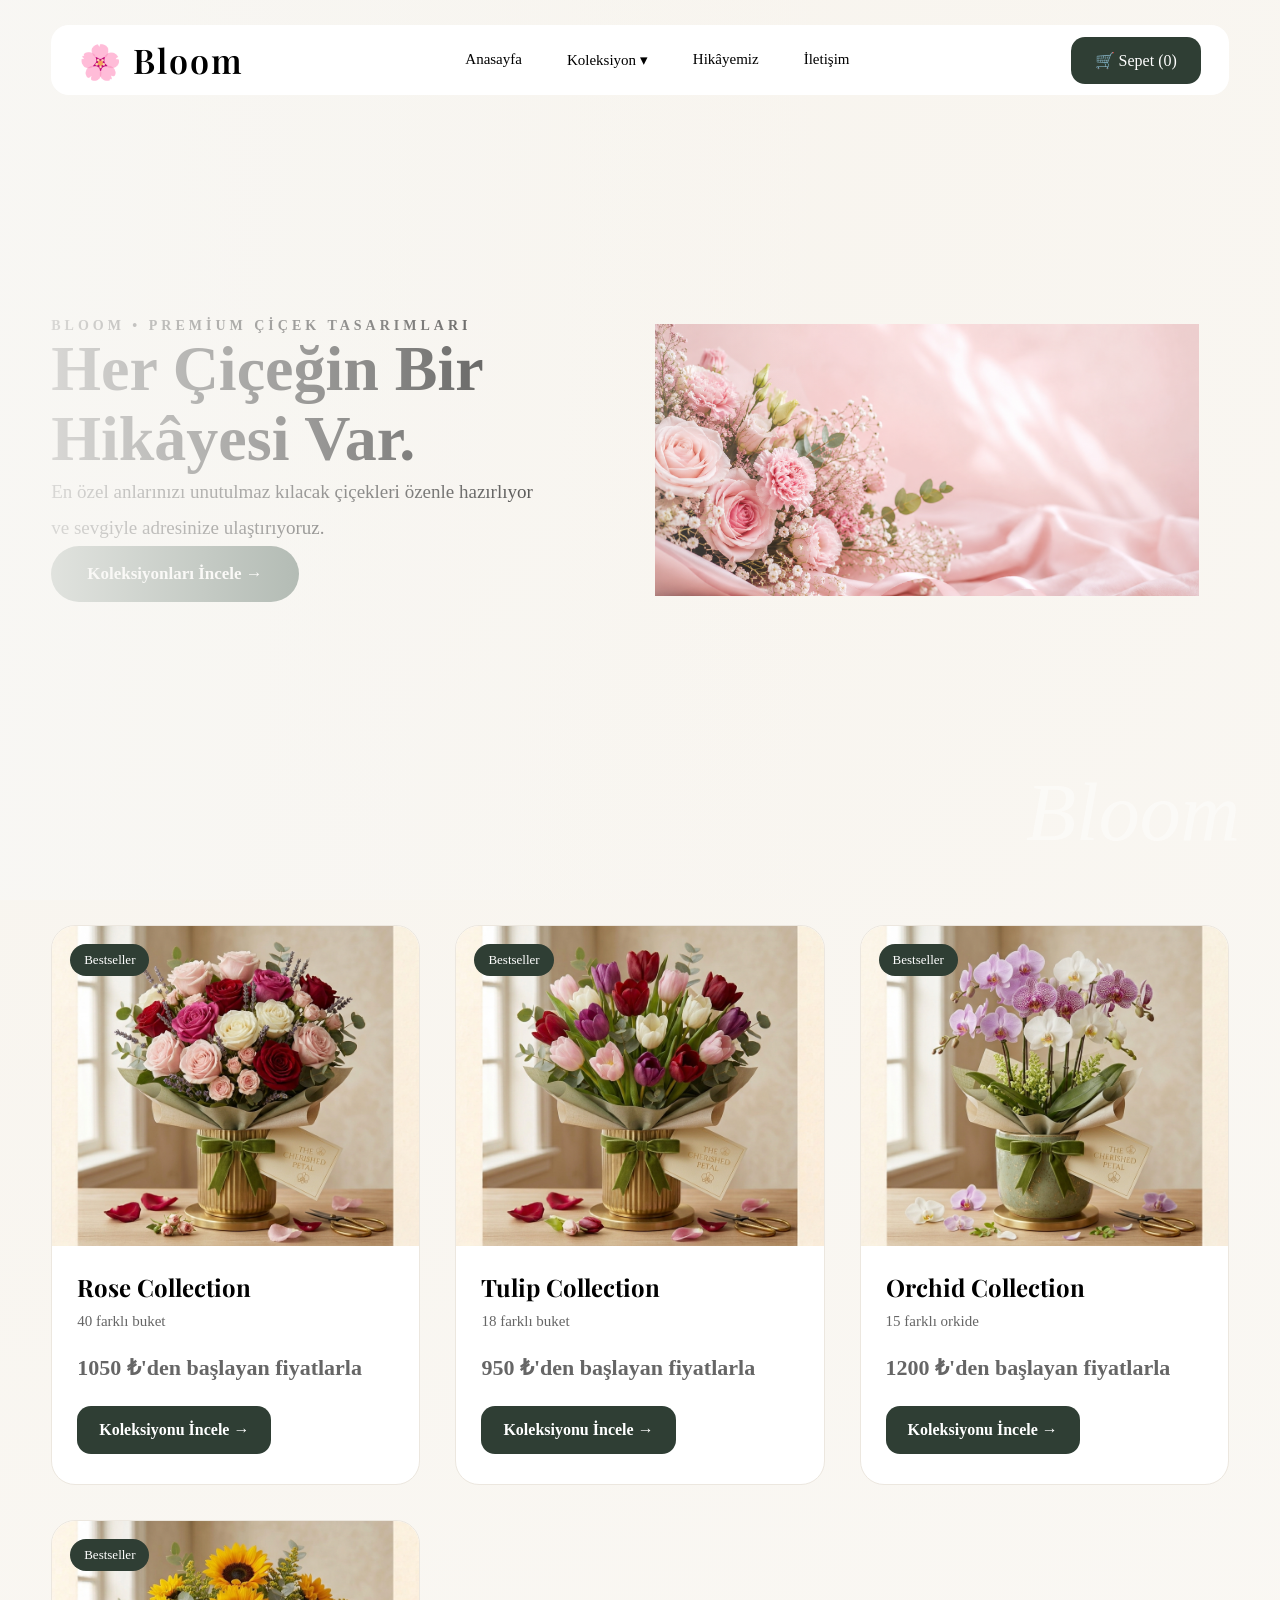
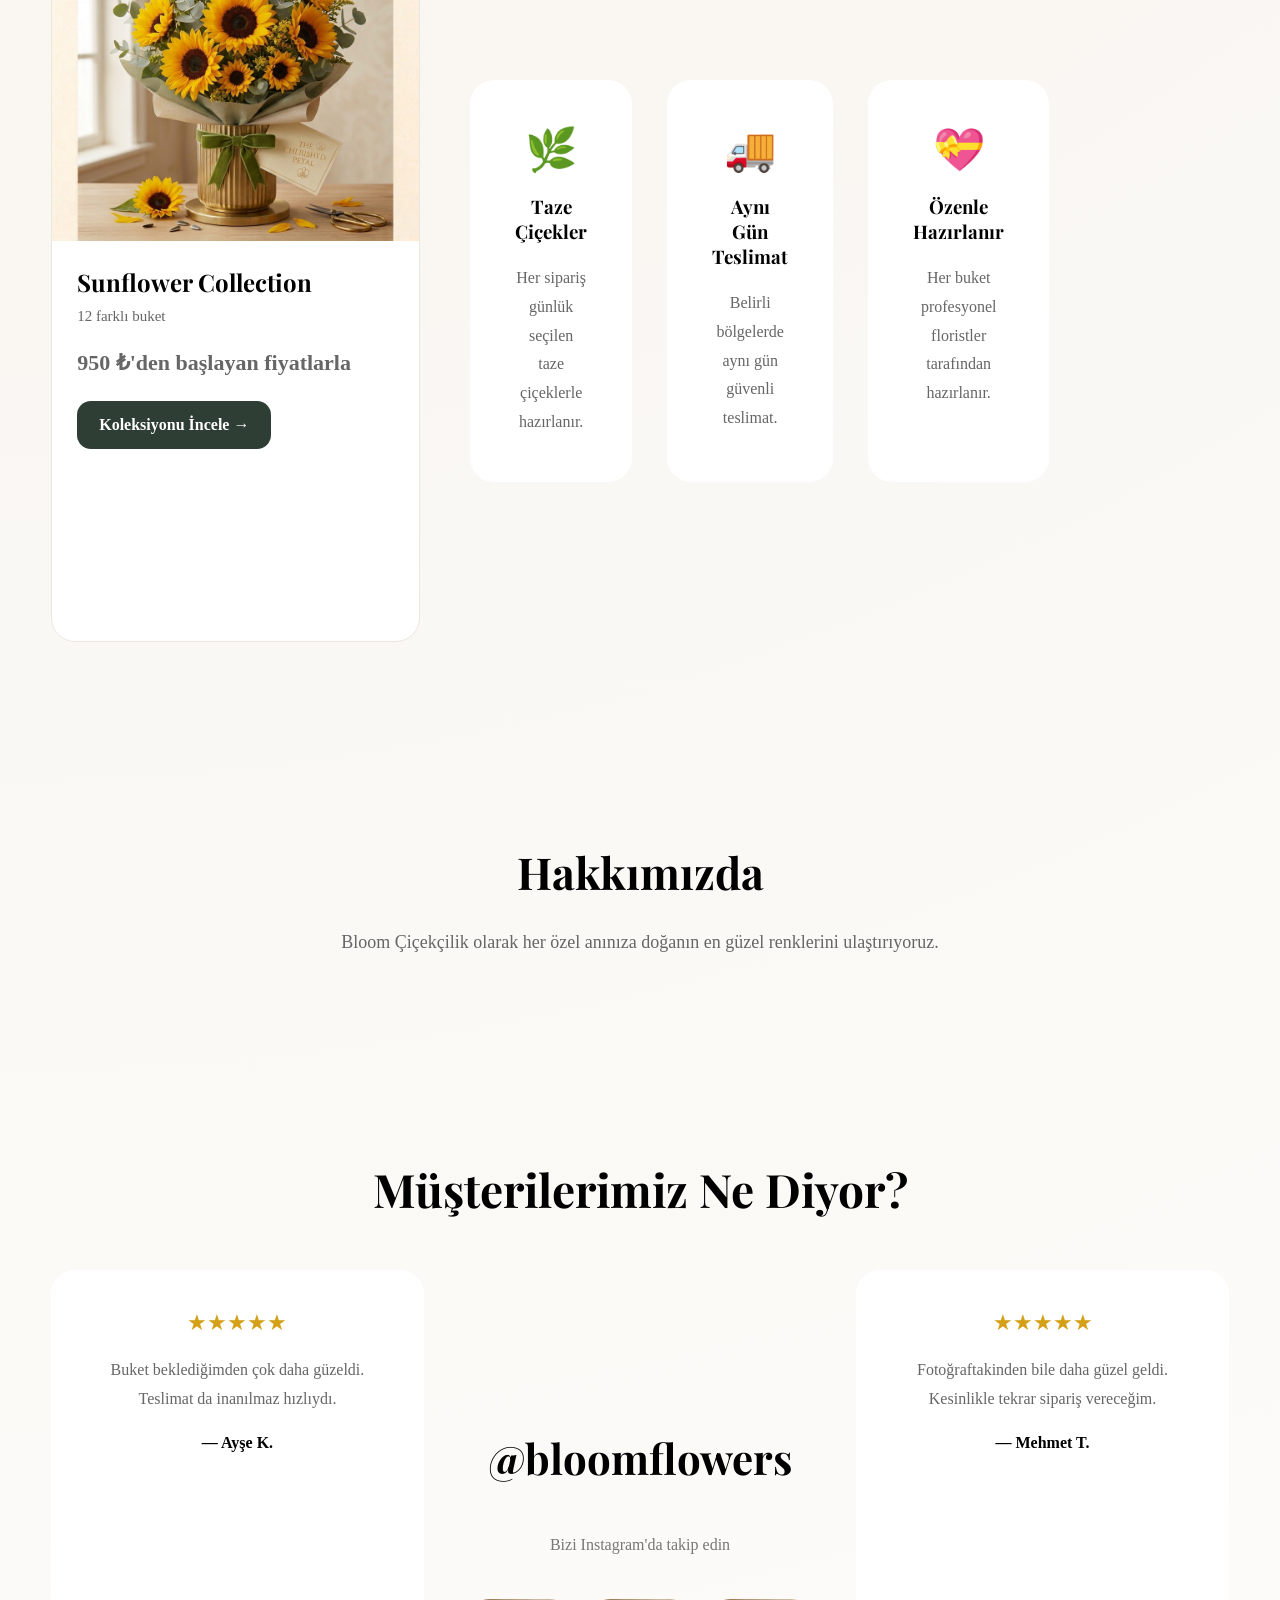
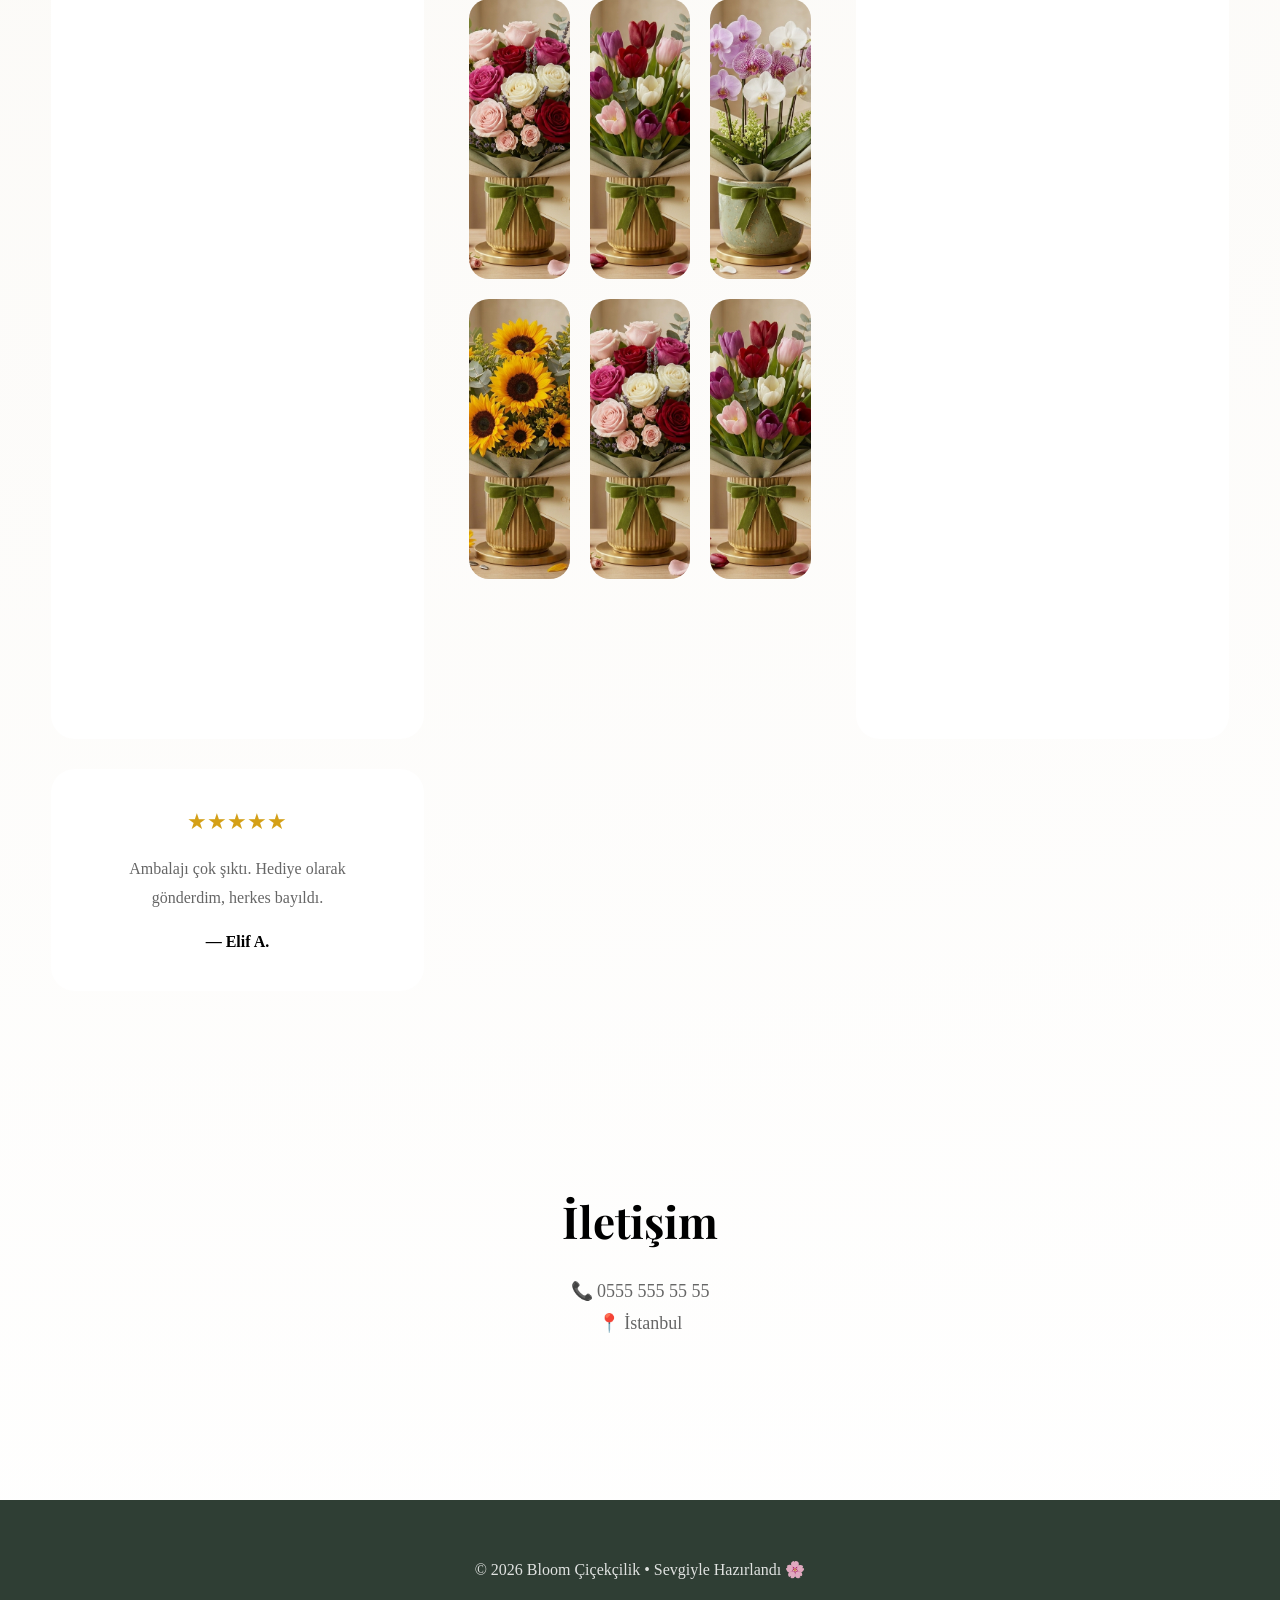
==== commit 3ef464e4: "site güncellendi" ====
--- a/index.html
+++ b/index.html
@@ -78,32 +78,39 @@
     <div class="hero-left">
 
         <p class="hero-tag">
-            Premium Floral Studio
+           Bloom • Premium Çiçek Tasarımları
         </p>
 
         <h1>
-            Flowers<br>
-            crafted with care.
+            Her Çiçeğin
+Bir Hikâyesi Var.
         </h1>
 
         <p class="hero-text">
 
-            Her buket, en taze çiçeklerle hazırlanır ve
-            özel anlarınıza zarif bir dokunuş katar.
+           En özel anlarınızı unutulmaz kılacak
+çiçekleri özenle hazırlıyor ve
+sevgiyle adresinize ulaştırıyoruz.
 
         </p>
 
         <a href="#flowers" class="btn">
-            Koleksiyonu Keşfet
+           Koleksiyonları İncele →
         </a>
 
     </div>
 
-    <div class="hero-right">
-
-        <img src="images/cicek.png" alt="Bloom">
-
-    </div>
+   <div class="hero-right">
+
+    <img src="images/cicek.png" alt="Bloom">
+
+    <div class="hero-signature">
+
+        Bloom
+
+    </div>
+
+</div>
 
 </div>
 </header>
@@ -113,58 +120,112 @@
     <div class="collection-card">
 
         <img src="images/gul.png" alt="Gül">
+        <div class="badge">
+    Bestseller
+</div>
 
         <h2>Rose Collection</h2>
 
-        <p>40 farklı gül buketi</p>
-
-        <a href="gul.html" class="collection-btn">
-            Koleksiyonu İncele
-        </a>
+<p class="collection-count">
+40 farklı buket
+</p>
+
+<p class="collection-price">
+1050 ₺'den başlayan fiyatlarla
+</p>
+
+<a href="gul.html" class="collection-btn">
+Koleksiyonu İncele →
+</a>
 
     </div>
 
     <div class="collection-card">
 
         <img src="images/lale.jfif" alt="Lale">
-
-        <h2>Tulip Collection</h2>
-
-        <p>18 farklı lale buketi</p>
-
-        <a href="lale.html" class="collection-btn">
-            Koleksiyonu İncele
-        </a>
+<div class="badge">
+    Bestseller
+</div>
+       <h2>Tulip Collection</h2>
+
+<p class="collection-count">
+18 farklı buket
+</p>
+
+<p class="collection-price">
+950 ₺'den başlayan fiyatlarla
+</p>
+
+<a href="lale.html" class="collection-btn">
+Koleksiyonu İncele →
+</a>
 
     </div>
 
     <div class="collection-card">
 
         <img src="images/orkide.jfif" alt="Orkide">
-
+<div class="badge">
+    Bestseller
+</div>
         <h2>Orchid Collection</h2>
 
-        <p>15 farklı orkide</p>
-
-        <a href="orkide.html" class="collection-btn">
-            Koleksiyonu İncele
-        </a>
+<p class="collection-count">
+15 farklı orkide
+</p>
+
+<p class="collection-price">
+1200 ₺'den başlayan fiyatlarla
+</p>
+
+<a href="orkide.html" class="collection-btn">
+Koleksiyonu İncele →
+</a>
 
     </div>
 
     <div class="collection-card">
 
         <img src="images/aycicegi.png" alt="Ayçiçeği">
-
-        <h2>Sunflower Collection</h2>
-
-        <p>12 farklı ayçiçeği</p>
-
-        <a href="aycicegi.html" class="collection-btn">
-            Koleksiyonu İncele
-        </a>
-
-    </div>
+<div class="badge">
+    Bestseller
+</div>
+       <h2>Sunflower Collection</h2>
+
+<p class="collection-count">
+12 farklı buket
+</p>
+
+<p class="collection-price">
+950 ₺'den başlayan fiyatlarla
+</p>
+
+<a href="aycicegi.html" class="collection-btn">
+Koleksiyonu İncele →
+</a>
+
+    </div>
+    <section class="why-bloom">
+
+    <div class="why-card">
+        <span>🌿</span>
+        <h3>Taze Çiçekler</h3>
+        <p>Her sipariş günlük seçilen taze çiçeklerle hazırlanır.</p>
+    </div>
+
+    <div class="why-card">
+        <span>🚚</span>
+        <h3>Aynı Gün Teslimat</h3>
+        <p>Belirli bölgelerde aynı gün güvenli teslimat.</p>
+    </div>
+
+    <div class="why-card">
+        <span>💝</span>
+        <h3>Özenle Hazırlanır</h3>
+        <p>Her buket profesyonel floristler tarafından hazırlanır.</p>
+    </div>
+
+</section>
 
 </section>
 
@@ -175,6 +236,76 @@
 <p>
 Bloom Çiçekçilik olarak her özel anınıza doğanın en güzel renklerini ulaştırıyoruz.
 </p>
+
+</section>
+<section class="reviews">
+
+    <h2>Müşterilerimiz Ne Diyor?</h2>
+
+    <div class="review-grid">
+
+        <div class="review-card">
+
+            <div class="stars">★★★★★</div>
+
+            <p>
+                Buket beklediğimden çok daha güzeldi.
+                Teslimat da inanılmaz hızlıydı.
+            </p>
+
+            <h4>— Ayşe K.</h4>
+
+        </div>
+<section class="instagram">
+
+    <h2>@bloomflowers</h2>
+
+    <p>Bizi Instagram'da takip edin</p>
+
+    <div class="instagram-grid">
+
+        <img src="images/gul.png">
+
+        <img src="images/lale.jfif">
+
+        <img src="images/orkide.jfif">
+
+        <img src="images/aycicegi.png">
+
+        <img src="images/gul.png">
+
+        <img src="images/lale.jfif">
+
+    </div>
+
+</section>
+        <div class="review-card">
+
+            <div class="stars">★★★★★</div>
+
+            <p>
+                Fotoğraftakinden bile daha güzel geldi.
+                Kesinlikle tekrar sipariş vereceğim.
+            </p>
+
+            <h4>— Mehmet T.</h4>
+
+        </div>
+
+        <div class="review-card">
+
+            <div class="stars">★★★★★</div>
+
+            <p>
+                Ambalajı çok şıktı.
+                Hediye olarak gönderdim, herkes bayıldı.
+            </p>
+
+            <h4>— Elif A.</h4>
+
+        </div>
+
+    </div>
 
 </section>
 
--- a/style-v2.css
+++ b/style-v2.css
@@ -1,3 +1,8 @@
+section{
+
+    padding:40px 0;
+
+}
 /* =========================
    BLOOM 3.0 DESIGN SYSTEM
 ========================= */
@@ -14,11 +19,9 @@
 
 body{
 
-    font-family:'Poppins',sans-serif;
-
-    background:#FAF8F4;
-
-    color:#2F3E34;
+    background:
+
+    radial-gradient(circle at top left,#F7F3EC 0%,#FAF8F4 45%,#FFFFFF 100%);
 
 }
 
@@ -34,18 +37,17 @@
 
 :root{
 
-    --background:#FAF8F4;
-
-    --white:#ffffff;
-
-    --text:#2F3E34;
-
-    --accent:#8A6A44;
-
-    --border:#E8E3DC;
-
-    --shadow:
-    0 15px 35px rgba(0,0,0,.08);
+--bg:#F8F7F4;
+
+--white:#ffffff;
+
+--text:#2E2E2E;
+
+--green:#4D6658;
+
+--gold:#B59663;
+
+--border:#E8E4DD;
 
 }
 /* =========================
@@ -53,16 +55,24 @@
 ========================= */
 
 nav{
-
+position:sticky;
+
+top:20px;
+
+backdrop-filter:blur(14px);
+
+background:rgba(255,255,255,.88);
+
+z-index:999;
     width:92%;
 
     max-width:1350px;
 
-    height:82px;
+    height:70px;
 
     margin:25px auto;
 
-    padding:0 40px;
+    padding:0 28px;
 
     display:flex;
 
@@ -82,12 +92,12 @@
 
     font-family:'Playfair Display',serif;
 
-    font-size:38px;
+    font-size:34px;
+
+    letter-spacing:2px;
 
     font-weight:600;
 
-    letter-spacing:1px;
-
 }
 
 .menu-links{
@@ -134,4 +144,945 @@
 
     background:#8A6A44;
 
+}
+/* =========================
+          HERO
+========================= */
+
+.hero{
+
+    width:92%;
+    max-width:1400px;
+
+    margin:40px auto 100px;
+
+    min-height:650px;
+
+    display:grid;
+
+    grid-template-columns:1fr 1.2fr;
+
+    align-items:center;
+
+    gap:70px;
+
+}
+.hero-right::before{
+
+    content:"";
+
+    position:absolute;
+
+    inset:0;
+
+    background:
+
+    linear-gradient(
+        90deg,
+        rgba(248,247,244,.92) 0%,
+        rgba(248,247,244,.55) 30%,
+        rgba(255,255,255,0) 65%
+    );
+
+    z-index:1;
+
+}
+.hero-right{
+
+    display:flex;
+
+    justify-content:center;
+
+    align-items:center;
+
+}
+
+.hero-left h1{
+
+    font-size:64px;
+
+    line-height:1.1;
+
+}
+.hero-tag{
+
+    color:var(--accent);
+
+    text-transform:uppercase;
+
+    letter-spacing:4px;
+
+    font-size:14px;
+
+    font-weight:600;
+
+}
+
+.hero-text{
+
+    max-width:500px;
+
+    font-size:19px;
+
+    line-height:1.9;
+
+}
+
+.hero-right img{
+
+    width:90%;
+
+    max-width:620px;
+
+    height:auto;
+
+    object-fit:contain;
+
+    opacity:.96;
+
+    border-radius:0;
+
+    box-shadow:none;
+
+}
+.hero-signature{
+
+    position:absolute;
+
+    bottom:40px;
+
+    right:40px;
+
+    z-index:2;
+
+    font-family:"Playfair Display",serif;
+
+    font-size:82px;
+
+    color:white;
+
+    opacity:.45;
+
+    font-style:italic;
+
+}
+.btn{
+
+    display:inline-block;
+
+    padding:18px 36px;
+
+    border-radius:50px;
+
+    background:#3E5648;
+
+    color:white;
+
+    font-weight:600;
+
+    transition:.3s;
+    font-size:17px;
+
+}
+
+.btn:hover{
+
+    background:var(--accent);
+
+    transform:translateY(-3px);
+
+}
+/* =========================
+     COLLECTIONS
+========================= */
+
+.collections{
+
+    width:92%;
+    max-width:1350px;
+
+    margin:100px auto;
+
+    display:grid;
+
+    grid-template-columns:repeat(auto-fit,minmax(280px,1fr));
+
+    gap:35px;
+
+}
+.collection-count{
+
+    color:#777;
+    margin-bottom:10px;
+    font-size:15px;
+
+}
+
+.collection-price{
+
+    font-size:22px;
+    font-weight:700;
+    color:#2F3E34;
+    margin-bottom:25px;
+
+}
+
+.collection-card{
+    border:1px solid #ECE7DF;
+
+    background:var(--white);
+
+    border-radius:24px;
+
+    overflow:hidden;
+
+    box-shadow:var(--shadow);
+
+    transition:.35s;
+
+}
+
+.collection-card:hover{
+
+    transform:translateY(-12px);
+
+    box-shadow:
+    0 30px 60px rgba(0,0,0,.12);
+
+}
+.collection-card img{
+
+    height:320px;
+
+    object-fit:cover;
+
+}
+
+.collection-card h2{
+
+    margin:25px;
+
+    margin-bottom:10px;
+
+    font-family:'Playfair Display',serif;
+
+}
+
+.collection-card p{
+
+    margin:0 25px 25px;
+
+    color:#666;
+
+}
+
+.collection-btn{
+
+    display:inline-flex;
+
+    align-items:center;
+
+    gap:10px;
+
+    margin:0 25px 30px;
+
+    padding:15px 22px;
+
+    border-radius:14px;
+
+    background:#2F3E34;
+
+    color:white;
+
+    font-weight:600;
+
+}
+
+.collection-btn:hover{
+
+    background:#8A6A44;
+
+    transform:translateX(6px);
+
+}
+/* =========================
+      DROPDOWN MENU
+========================= */
+
+.dropdown{
+    position:relative;
+}
+
+.dropdown-content{
+
+    position:absolute;
+    top:42px;
+    left:0;
+
+    min-width:220px;
+
+    background:var(--white);
+
+    border-radius:16px;
+
+    box-shadow:var(--shadow);
+
+    display:none;
+
+    overflow:hidden;
+
+}
+
+.dropdown-content a{
+
+    display:block;
+
+    padding:14px 18px;
+
+    transition:.3s;
+
+}
+
+.dropdown-content a:hover{
+
+    background:#F4F1EC;
+
+    color:var(--accent);
+
+}
+
+.dropdown:hover .dropdown-content{
+
+    display:block;
+
+}
+
+/* =========================
+      ABOUT & CONTACT
+========================= */
+
+#about,
+#contact{
+
+    width:92%;
+    max-width:900px;
+
+    margin:120px auto;
+
+    text-align:center;
+
+}
+
+#about h2,
+#contact h2{
+
+    font-family:'Playfair Display',serif;
+
+    font-size:44px;
+
+    margin-bottom:25px;
+
+}
+
+#about p,
+#contact p{
+
+    color:#666;
+
+    line-height:1.8;
+
+    font-size:18px;
+
+}
+
+/* =========================
+        FOOTER
+========================= */
+
+footer{
+
+    margin-top:120px;
+
+    background:#2F3E34;
+
+    color:white;
+
+    padding:60px 20px;
+
+    text-align:center;
+
+}
+
+footer p{
+
+    opacity:.85;
+
+}
+
+/* =========================
+      CART MESSAGE
+========================= */
+
+#cart-message{
+
+    position:fixed;
+
+    top:25px;
+
+    right:25px;
+
+    background:#2F3E34;
+
+    color:white;
+
+    padding:16px 24px;
+
+    border-radius:14px;
+
+    opacity:0;
+
+    transform:translateY(-20px);
+
+    transition:.35s;
+
+    pointer-events:none;
+
+    z-index:9999;
+
+}
+
+#cart-message.show{
+
+    opacity:1;
+
+    transform:translateY(0);
+
+}
+
+/* =========================
+      CART PANEL
+========================= */
+
+#cart-panel{
+
+    position:absolute;
+
+    right:0;
+
+    top:90px;
+
+    width:320px;
+
+    background:white;
+
+    border-radius:18px;
+
+    box-shadow:var(--shadow);
+
+    padding:24px;
+
+    display:none;
+
+}
+
+#cart-panel h3{
+
+    margin-bottom:20px;
+
+}
+
+#cart-items{
+
+    margin-bottom:20px;
+
+}
+
+/* =========================
+      RESPONSIVE
+========================= */
+
+@media(max-width:900px){
+
+    nav{
+
+        flex-direction:column;
+
+        height:auto;
+
+        padding:25px;
+
+        gap:20px;
+
+    }
+
+    .menu-links{
+
+        flex-direction:column;
+
+        gap:18px;
+
+        text-align:center;
+
+    }
+
+    .hero{
+
+        grid-template-columns:1fr;
+
+        text-align:center;
+
+    }
+
+    .hero-left h1{
+
+        font-size:52px;
+
+    }
+
+    .hero-text{
+
+        margin:auto auto 35px;
+
+    }
+
+    .hero-right img{
+
+        height:420px;
+
+    }
+
+}
+/* =========================
+        WHY BLOOM
+========================= */
+
+.why-bloom{
+
+    width:92%;
+    max-width:1300px;
+
+    margin:120px auto;
+
+    display:grid;
+
+    grid-template-columns:repeat(3,1fr);
+
+    gap:35px;
+
+}
+
+.why-card{
+
+    background:white;
+
+    padding:45px;
+
+    border-radius:24px;
+
+    text-align:center;
+
+    box-shadowbody:var(--shadow);
+
+    transition:.35s;
+
+}
+
+.why-card:hover{
+
+    transform:translateY(-8px);
+
+}
+
+.why-card span{
+
+    font-size:42px;
+
+}
+
+.why-card h3{
+
+    margin:20px 0;
+
+    font-family:'Playfair Display',serif;
+
+}
+
+.why-card p{
+
+    color:#666;
+
+    line-height:1.8;
+
+}
+{
+
+    animation:fadeIn .8s ease;
+
+}
+
+@keyframes fadeIn{
+
+    from{
+
+        opacity:0;
+
+    }
+
+    to{
+
+        opacity:1;
+
+    }
+
+}
+.badge{
+
+    position:absolute;
+
+    top:18px;
+
+    left:18px;
+
+    background:#2F3E34;
+
+    color:white;
+
+    padding:8px 14px;
+
+    border-radius:50px;
+
+    font-size:13px;
+
+}
+
+.collection-card{
+
+    position:relative;
+
+}
+/* =========================
+      REVIEWS
+========================= */
+
+.reviews{
+
+    width:92%;
+    max-width:1300px;
+
+    margin:120px auto;
+
+    text-align:center;
+
+}
+
+.reviews h2{
+
+    font-family:'Playfair Display',serif;
+
+    font-size:46px;
+
+    margin-bottom:50px;
+
+}
+
+.review-grid{
+
+    display:grid;
+
+    grid-template-columns:repeat(auto-fit,minmax(300px,1fr));
+
+    gap:30px;
+
+}
+
+.review-card{
+
+    background:white;
+
+    padding:40px;
+
+    border-radius:24px;
+
+    box-shadow:var(--shadow);
+
+    transition:.35s;
+
+}
+
+.review-card:hover{
+
+    transform:translateY(-10px);
+
+}
+
+.stars{
+
+    color:#D4A017;
+
+    font-size:22px;
+
+    margin-bottom:20px;
+
+}
+
+.review-card p{
+
+    line-height:1.8;
+
+    color:#666;
+
+    margin-bottom:20px;
+
+}
+
+.review-card h4{
+
+    color:var(--accent);
+
+    font-weight:600;
+
+}
+/* PRODUCTS */
+
+.products-grid{
+
+    width:92%;
+
+    max-width:1300px;
+
+    margin:70px auto;
+
+    display:grid;
+
+    grid-template-columns:repeat(auto-fit,minmax(260px,1fr));
+
+    gap:35px;
+
+}
+
+.product-card{
+
+    background:white;
+
+    border-radius:24px;
+
+    overflow:hidden;
+
+    box-shadow:var(--shadow);
+
+    transition:.35s;
+
+}
+
+.product-card:hover{
+
+    transform:translateY(-8px);
+
+}
+
+.product-card img{
+
+    height:320px;
+
+    object-fit:cover;
+
+}
+
+.product-card h3{
+
+    margin:25px;
+
+    margin-bottom:10px;
+
+}
+
+.product-card p{
+
+    margin:0 25px 25px;
+
+    color:#666;
+
+}
+
+.product-card button{
+
+    margin:0 25px 30px;
+
+    width:calc(100% - 50px);
+
+    height:52px;
+
+    border:none;
+
+    border-radius:14px;
+
+    background:#2F3E34;
+
+    color:white;
+
+    cursor:pointer;
+
+}
+
+.product-card button:hover{
+
+    background:#8A6A44;
+
+}
+/* PRODUCT PAGE */
+
+.product-page{
+
+    width:92%;
+    max-width:1300px;
+
+    margin:80px auto;
+
+    display:grid;
+
+    grid-template-columns:1fr 1fr;
+
+    gap:70px;
+
+    align-items:center;
+
+}
+
+.product-image img{
+
+    border-radius:24px;
+
+    box-shadow:var(--shadow);
+
+}
+
+.product-info h1{
+
+    font-size:52px;
+
+    font-family:'Playfair Display',serif;
+
+}
+
+.product-info h2{
+
+    margin:25px 0;
+
+    font-size:34px;
+
+}
+
+.rating{
+
+    color:gold;
+
+    margin:20px 0;
+
+    font-size:22px;
+
+}
+
+.product-info p{
+
+    line-height:1.9;
+
+    color:#666;
+
+    margin-bottom:35px;
+
+}
+
+.quantity{
+
+    display:flex;
+
+    align-items:center;
+
+    gap:20px;
+
+    margin-bottom:35px;
+
+}
+
+.quantity button{
+
+    width:42px;
+
+    height:42px;
+
+    border:none;
+
+    border-radius:10px;
+
+    background:#2F3E34;
+
+    color:white;
+
+    cursor:pointer;
+
+}
+
+.quantity span{
+
+    font-size:20px;
+
+    font-weight:600;
+
+}
+/* INSTAGRAM */
+
+.instagram{
+
+    width:92%;
+
+    max-width:1300px;
+
+    margin:120px auto;
+
+    text-align:center;
+
+}
+
+.instagram h2{
+
+    font-family:'Playfair Display',serif;
+
+    font-size:42px;
+
+}
+
+.instagram p{
+
+    color:#777;
+
+    margin:15px 0 45px;
+
+}
+
+.instagram-grid{
+
+    display:grid;
+
+    grid-template-columns:repeat(3,1fr);
+
+    gap:20px;
+
+}
+
+.instagram-grid img{
+
+    height:280px;
+
+    object-fit:cover;
+
+    border-radius:20px;
+
+    transition:.35s;
+
+}
+
+.instagram-grid img:hover{
+
+    transform:scale(1.05);
+
 }
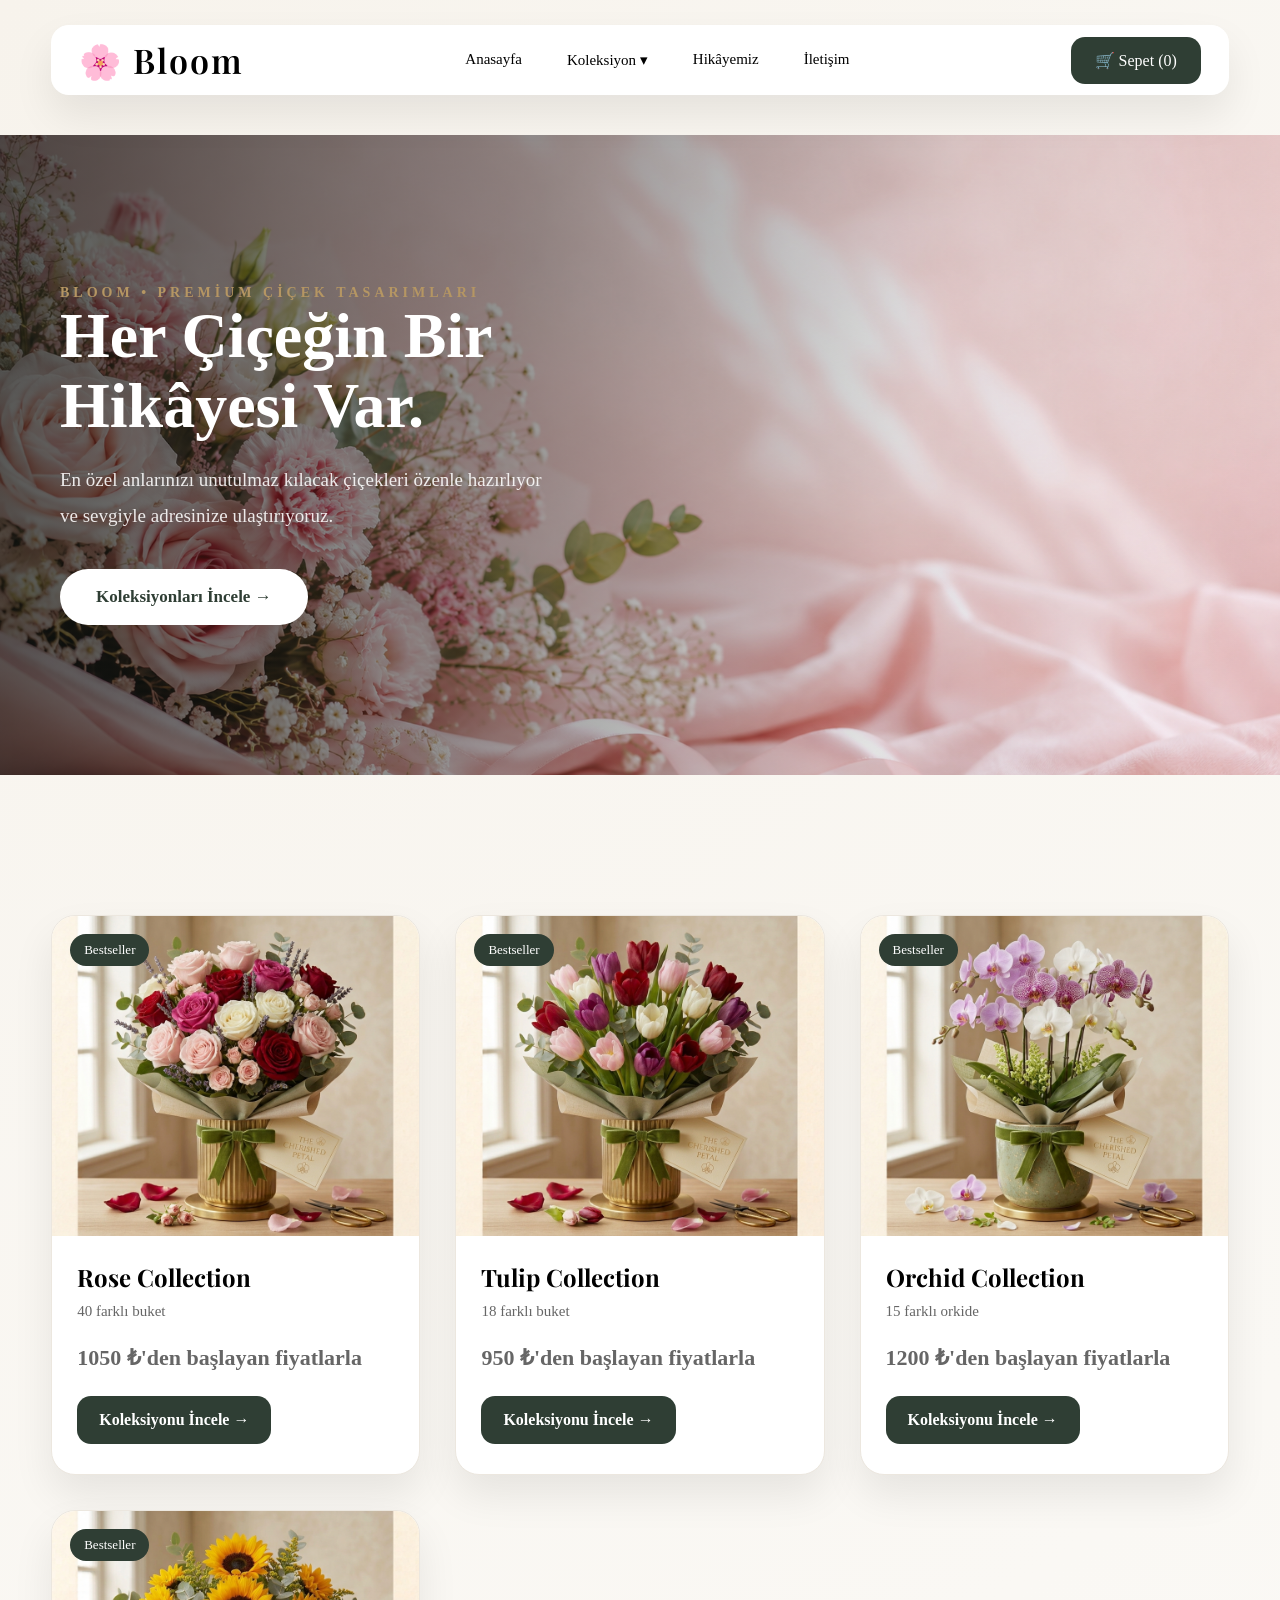
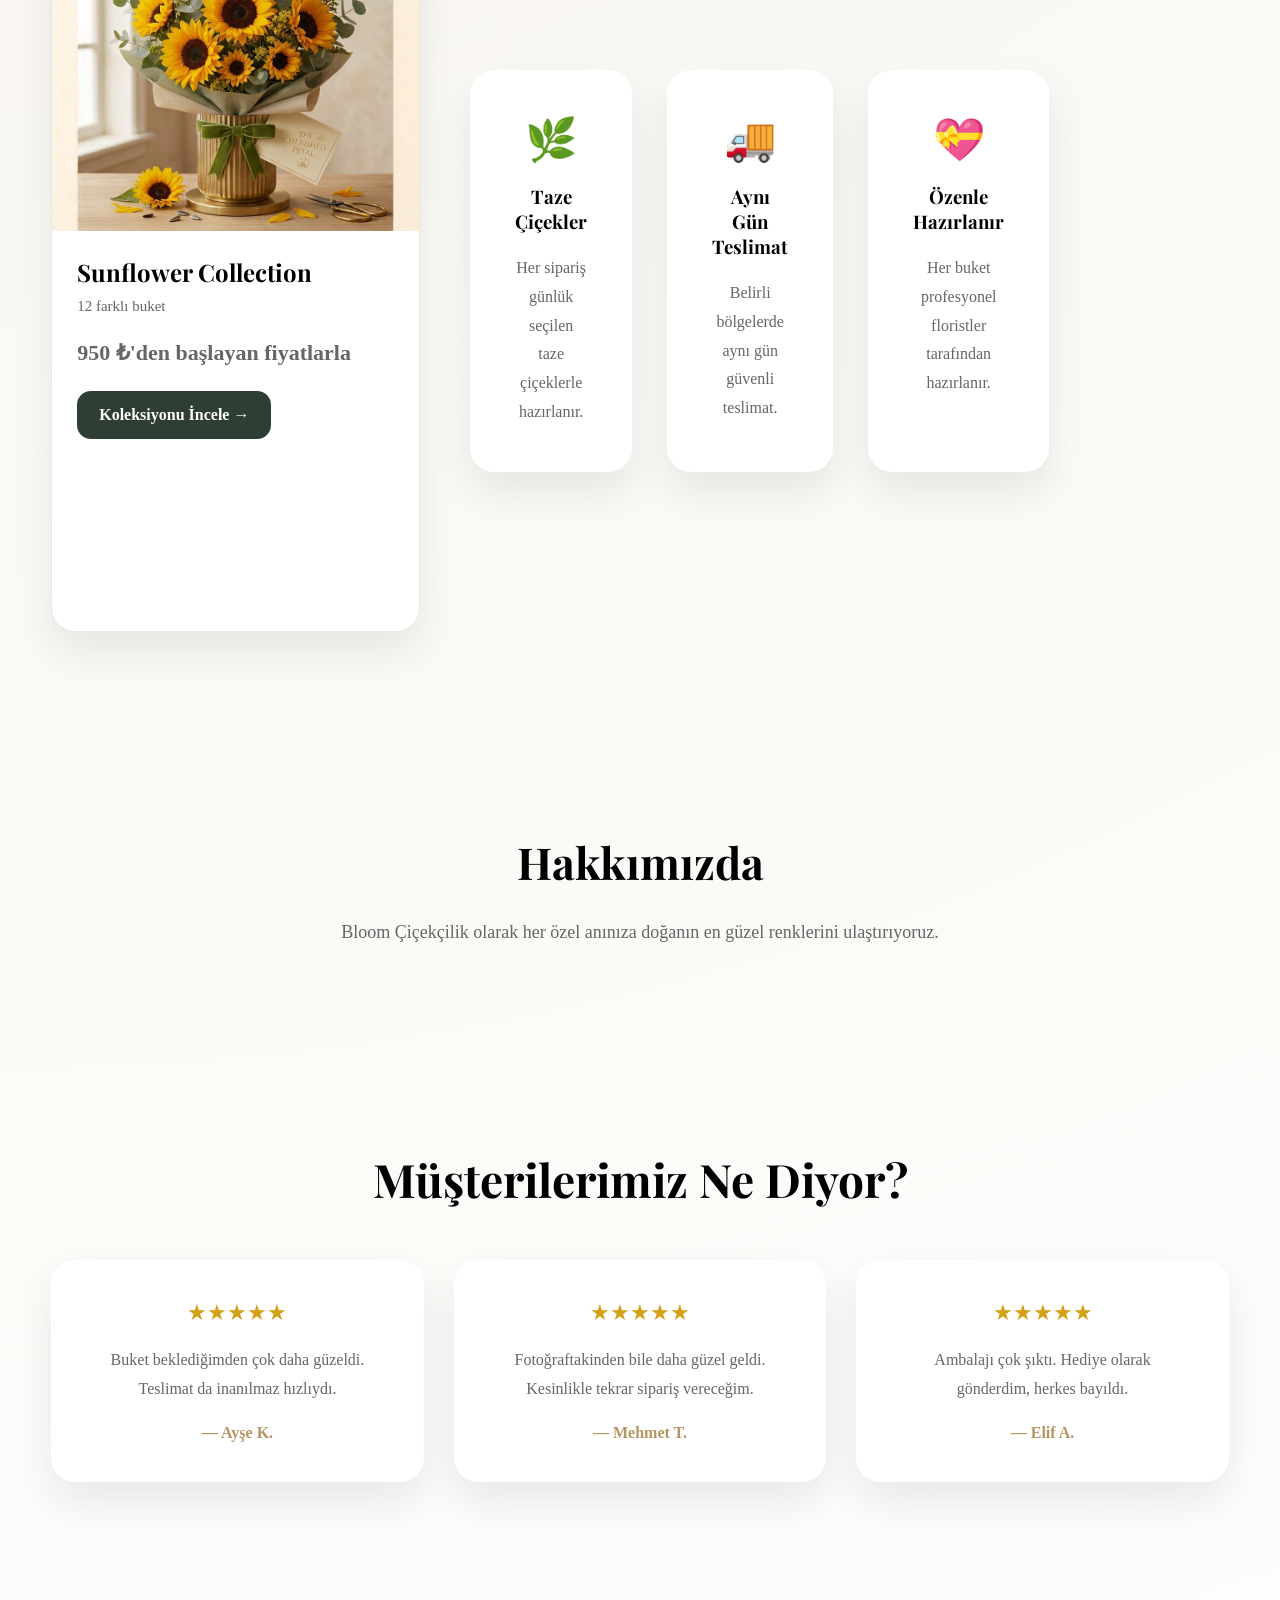
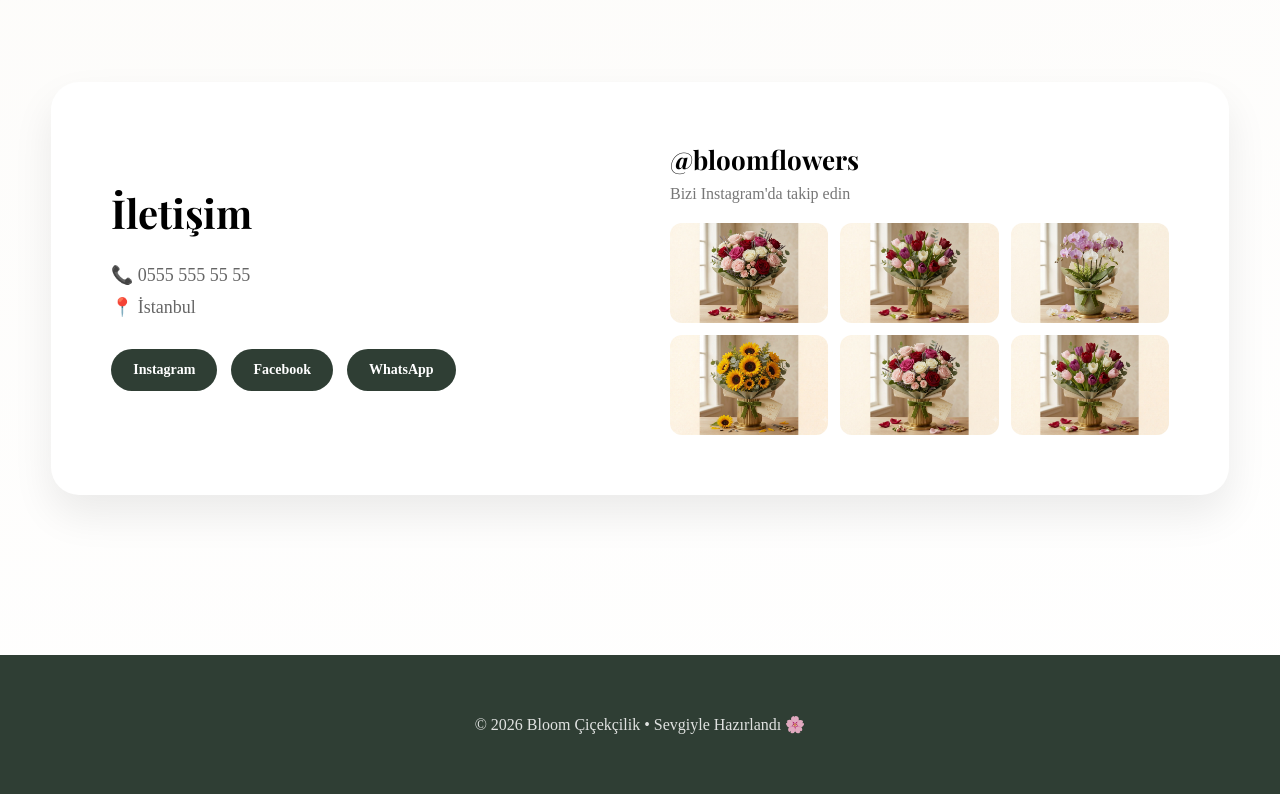
==== commit 81ff3636: "Hero ve iletişim bölümü güncellendi" ====
--- a/index.html
+++ b/index.html
@@ -75,7 +75,9 @@
 
 <div class="hero">
 
-    <div class="hero-left">
+    <img src="images/cicek.png" alt="Bloom" class="hero-bg">
+
+    <div class="hero-content">
 
         <p class="hero-tag">
            Bloom • Premium Çiçek Tasarımları
@@ -100,18 +102,6 @@
 
     </div>
 
-   <div class="hero-right">
-
-    <img src="images/cicek.png" alt="Bloom">
-
-    <div class="hero-signature">
-
-        Bloom
-
-    </div>
-
-</div>
-
 </div>
 </header>
 
@@ -256,29 +246,7 @@
             <h4>— Ayşe K.</h4>
 
         </div>
-<section class="instagram">
-
-    <h2>@bloomflowers</h2>
-
-    <p>Bizi Instagram'da takip edin</p>
-
-    <div class="instagram-grid">
-
-        <img src="images/gul.png">
-
-        <img src="images/lale.jfif">
-
-        <img src="images/orkide.jfif">
-
-        <img src="images/aycicegi.png">
-
-        <img src="images/gul.png">
-
-        <img src="images/lale.jfif">
-
-    </div>
-
-</section>
+
         <div class="review-card">
 
             <div class="stars">★★★★★</div>
@@ -311,11 +279,49 @@
 
 <section id="contact">
 
-<h2>İletişim</h2>
-
-<p>📞 0555 555 55 55</p>
-
-<p>📍 İstanbul</p>
+    <div class="contact-wrap">
+
+        <div class="contact-info">
+
+            <h2>İletişim</h2>
+
+            <p>📞 0555 555 55 55</p>
+
+            <p>📍 İstanbul</p>
+
+            <div class="social-links">
+                <a href="#" target="_blank">Instagram</a>
+                <a href="#" target="_blank">Facebook</a>
+                <a href="#" target="_blank">WhatsApp</a>
+            </div>
+
+        </div>
+
+        <div class="contact-social">
+
+            <h3>@bloomflowers</h3>
+
+            <p>Bizi Instagram'da takip edin</p>
+
+            <div class="instagram-grid">
+
+                <img src="images/gul.png">
+
+                <img src="images/lale.jfif">
+
+                <img src="images/orkide.jfif">
+
+                <img src="images/aycicegi.png">
+
+                <img src="images/gul.png">
+
+                <img src="images/lale.jfif">
+
+            </div>
+
+        </div>
+
+    </div>
 
 </section>
 
@@ -326,4 +332,4 @@
 <script src="script.js"></script>
 
 </body>
-</html>
+</html>
--- a/style-v2.css
+++ b/style-v2.css
@@ -49,6 +49,10 @@
 
 --border:#E8E4DD;
 
+--accent:#B59663;
+
+--shadow:0 20px 40px rgba(0,0,0,.08);
+
 }
 /* =========================
         NAVBAR
@@ -151,62 +155,87 @@
 
 .hero{
 
+    position:relative;
+
+    width:100%;
+
+    min-height:640px;
+
+    margin:40px 0 100px;
+
+    overflow:hidden;
+
+    display:flex;
+
+    align-items:center;
+
+}
+
+.hero-bg{
+
+    position:absolute;
+
+    inset:0;
+
+    width:100%;
+
+    height:100%;
+
+    object-fit:cover;
+
+    z-index:0;
+
+}
+
+.hero::after{
+
+    content:"";
+
+    position:absolute;
+
+    inset:0;
+
+    background:linear-gradient(
+        100deg,
+        rgba(20,24,20,.72) 0%,
+        rgba(20,24,20,.45) 40%,
+        rgba(20,24,20,.12) 70%,
+        rgba(20,24,20,0) 100%
+    );
+
+    z-index:1;
+
+}
+
+.hero-content{
+
+    position:relative;
+
+    z-index:2;
+
     width:92%;
-    max-width:1400px;
-
-    margin:40px auto 100px;
-
-    min-height:650px;
-
-    display:grid;
-
-    grid-template-columns:1fr 1.2fr;
-
-    align-items:center;
-
-    gap:70px;
-
-}
-.hero-right::before{
-
-    content:"";
-
-    position:absolute;
-
-    inset:0;
-
-    background:
-
-    linear-gradient(
-        90deg,
-        rgba(248,247,244,.92) 0%,
-        rgba(248,247,244,.55) 30%,
-        rgba(255,255,255,0) 65%
-    );
-
-    z-index:1;
-
-}
-.hero-right{
-
-    display:flex;
-
-    justify-content:center;
-
-    align-items:center;
-
-}
-
-.hero-left h1{
+
+    max-width:620px;
+
+    margin:0 auto 0 60px;
+
+    color:white;
+
+}
+
+.hero-content h1{
 
     font-size:64px;
 
     line-height:1.1;
 
-}
+    color:white;
+
+}
+
 .hero-tag{
 
-    color:var(--accent);
+    color:var(--gold);
 
     text-transform:uppercase;
 
@@ -226,44 +255,25 @@
 
     line-height:1.9;
 
-}
-
-.hero-right img{
-
-    width:90%;
-
-    max-width:620px;
-
-    height:auto;
-
-    object-fit:contain;
-
-    opacity:.96;
-
-    border-radius:0;
-
-    box-shadow:none;
-
-}
-.hero-signature{
-
-    position:absolute;
-
-    bottom:40px;
-
-    right:40px;
-
-    z-index:2;
-
-    font-family:"Playfair Display",serif;
-
-    font-size:82px;
+    color:rgba(255,255,255,.88);
+
+    margin:20px 0 35px;
+
+}
+
+.hero-content .btn{
+
+    background:white;
+
+    color:#2F3E34;
+
+}
+
+.hero-content .btn:hover{
+
+    background:var(--accent);
 
     color:white;
-
-    opacity:.45;
-
-    font-style:italic;
 
 }
 .btn{
@@ -328,6 +338,8 @@
 }
 
 .collection-card{
+    position:relative;
+
     border:1px solid #ECE7DF;
 
     background:var(--white);
@@ -461,8 +473,7 @@
       ABOUT & CONTACT
 ========================= */
 
-#about,
-#contact{
+#about{
 
     width:92%;
     max-width:900px;
@@ -473,8 +484,7 @@
 
 }
 
-#about h2,
-#contact h2{
+#about h2{
 
     font-family:'Playfair Display',serif;
 
@@ -484,14 +494,169 @@
 
 }
 
-#about p,
-#contact p{
+#about p{
 
     color:#666;
 
     line-height:1.8;
 
     font-size:18px;
+
+}
+
+#contact{
+
+    width:92%;
+
+    max-width:1300px;
+
+    margin:120px auto;
+
+}
+
+.contact-wrap{
+
+    display:grid;
+
+    grid-template-columns:1fr 1fr;
+
+    gap:60px;
+
+    align-items:center;
+
+    background:white;
+
+    border-radius:28px;
+
+    box-shadow:var(--shadow);
+
+    padding:60px;
+
+}
+
+.contact-info,
+.contact-social{
+
+    text-align:left;
+
+}
+
+.contact-info h2{
+
+    font-family:'Playfair Display',serif;
+
+    font-size:40px;
+
+    margin-bottom:20px;
+
+}
+
+.contact-info p{
+
+    color:#666;
+
+    line-height:1.8;
+
+    font-size:18px;
+
+}
+
+.social-links{
+
+    display:flex;
+
+    flex-wrap:wrap;
+
+    gap:14px;
+
+    margin-top:25px;
+
+}
+
+.social-links a{
+
+    padding:13px 22px;
+
+    border-radius:50px;
+
+    background:#2F3E34;
+
+    color:white;
+
+    font-weight:600;
+
+    font-size:14px;
+
+    transition:.3s;
+
+}
+
+.social-links a:hover{
+
+    background:#8A6A44;
+
+    transform:translateY(-3px);
+
+}
+
+.contact-social h3{
+
+    font-family:'Playfair Display',serif;
+
+    font-size:26px;
+
+    margin-bottom:8px;
+
+}
+
+.contact-social > p{
+
+    color:#777;
+
+    margin-bottom:20px;
+
+}
+
+.contact-social .instagram-grid{
+
+    grid-template-columns:repeat(3,1fr);
+
+    gap:12px;
+
+}
+
+.contact-social .instagram-grid img{
+
+    height:100px;
+
+    border-radius:12px;
+
+}
+
+@media(max-width:900px){
+
+    .contact-wrap{
+
+        grid-template-columns:1fr;
+
+        padding:35px;
+
+        text-align:center;
+
+    }
+
+    .contact-info,
+    .contact-social{
+
+        text-align:center;
+
+    }
+
+    .social-links{
+
+        justify-content:center;
+
+    }
 
 }
 
@@ -627,27 +792,31 @@
 
     .hero{
 
-        grid-template-columns:1fr;
+        min-height:520px;
 
         text-align:center;
 
     }
 
-    .hero-left h1{
-
-        font-size:52px;
+    .hero-content{
+
+        margin:0 auto;
+
+        padding:0 24px;
+
+        max-width:100%;
 
     }
 
+    .hero-content h1{
+
+        font-size:42px;
+
+    }
+
     .hero-text{
 
-        margin:auto auto 35px;
-
-    }
-
-    .hero-right img{
-
-        height:420px;
+        margin:20px auto 30px;
 
     }
 
@@ -681,7 +850,7 @@
 
     text-align:center;
 
-    box-shadowbody:var(--shadow);
+    box-shadow:var(--shadow);
 
     transition:.35s;
 
@@ -714,7 +883,8 @@
     line-height:1.8;
 
 }
-{
+
+.fade-in{
 
     animation:fadeIn .8s ease;
 
@@ -752,12 +922,6 @@
     border-radius:50px;
 
     font-size:13px;
-
-}
-
-.collection-card{
-
-    position:relative;
 
 }
 /* =========================
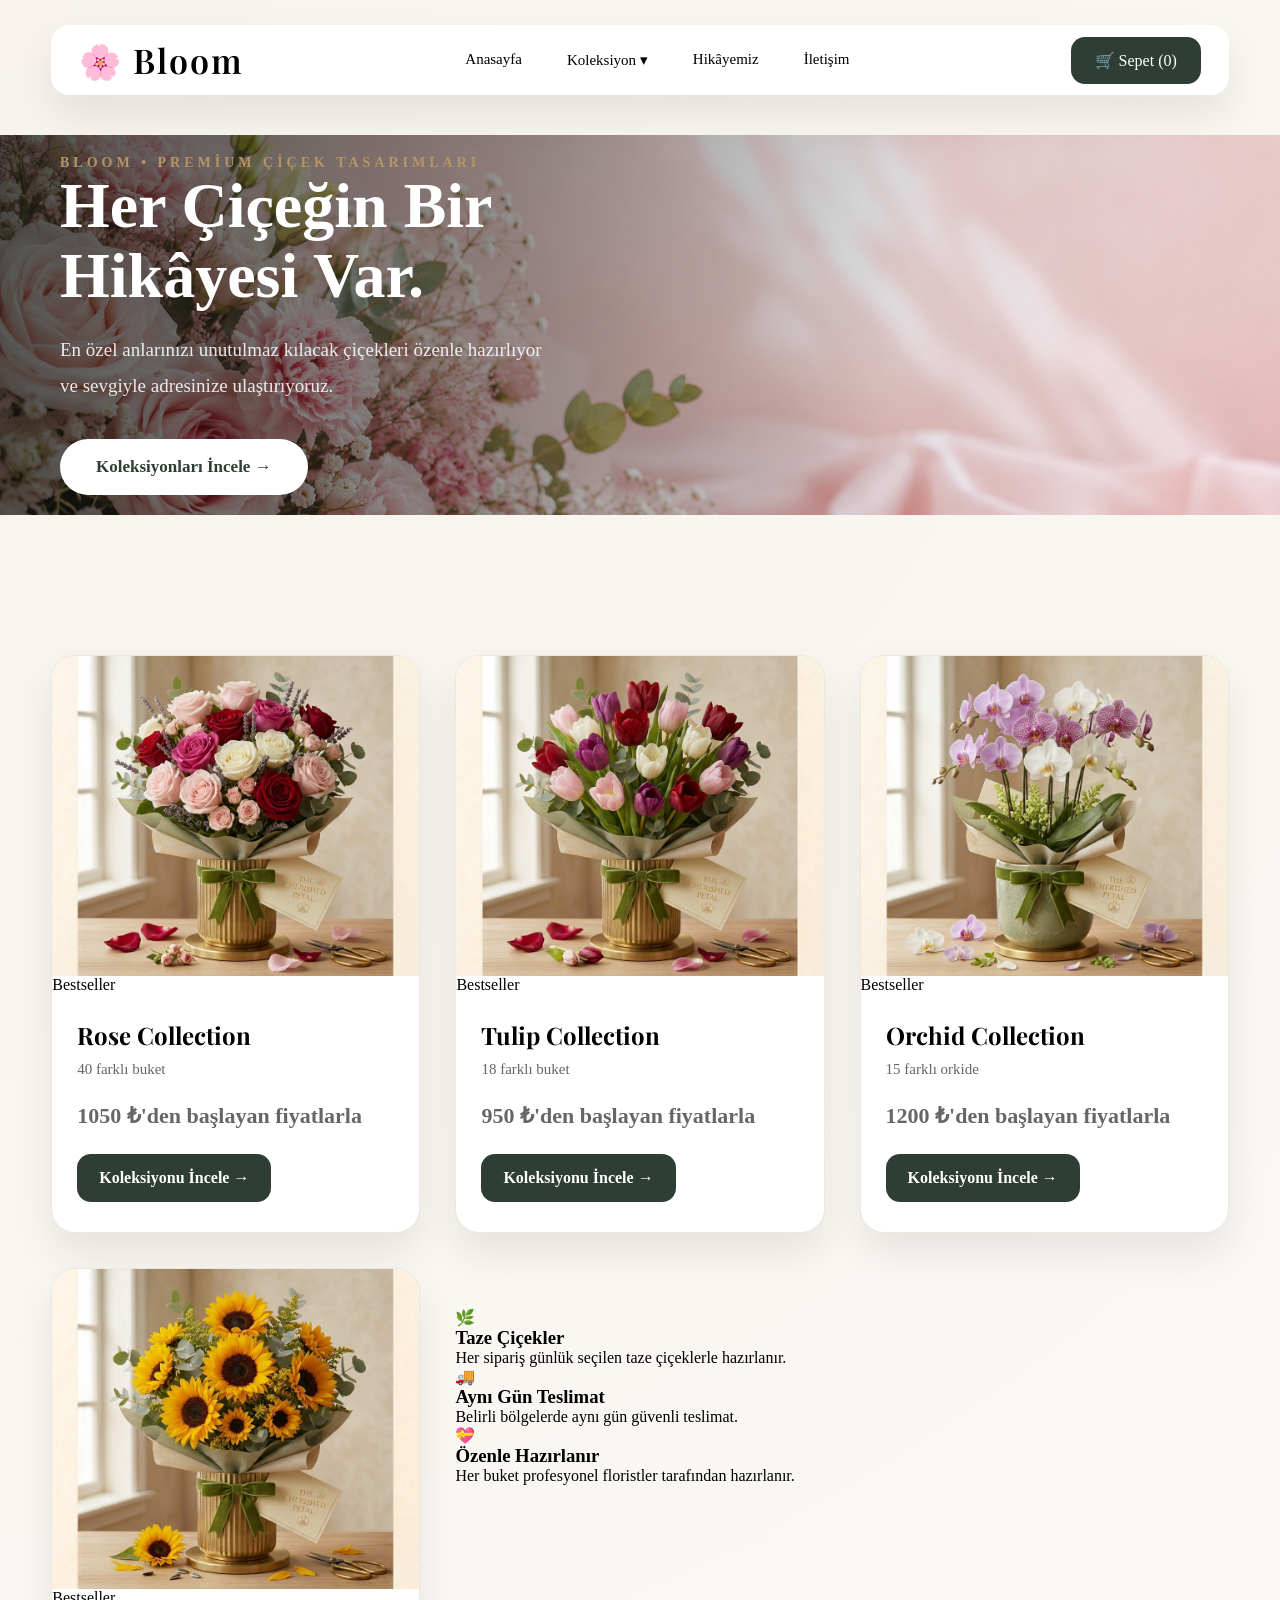
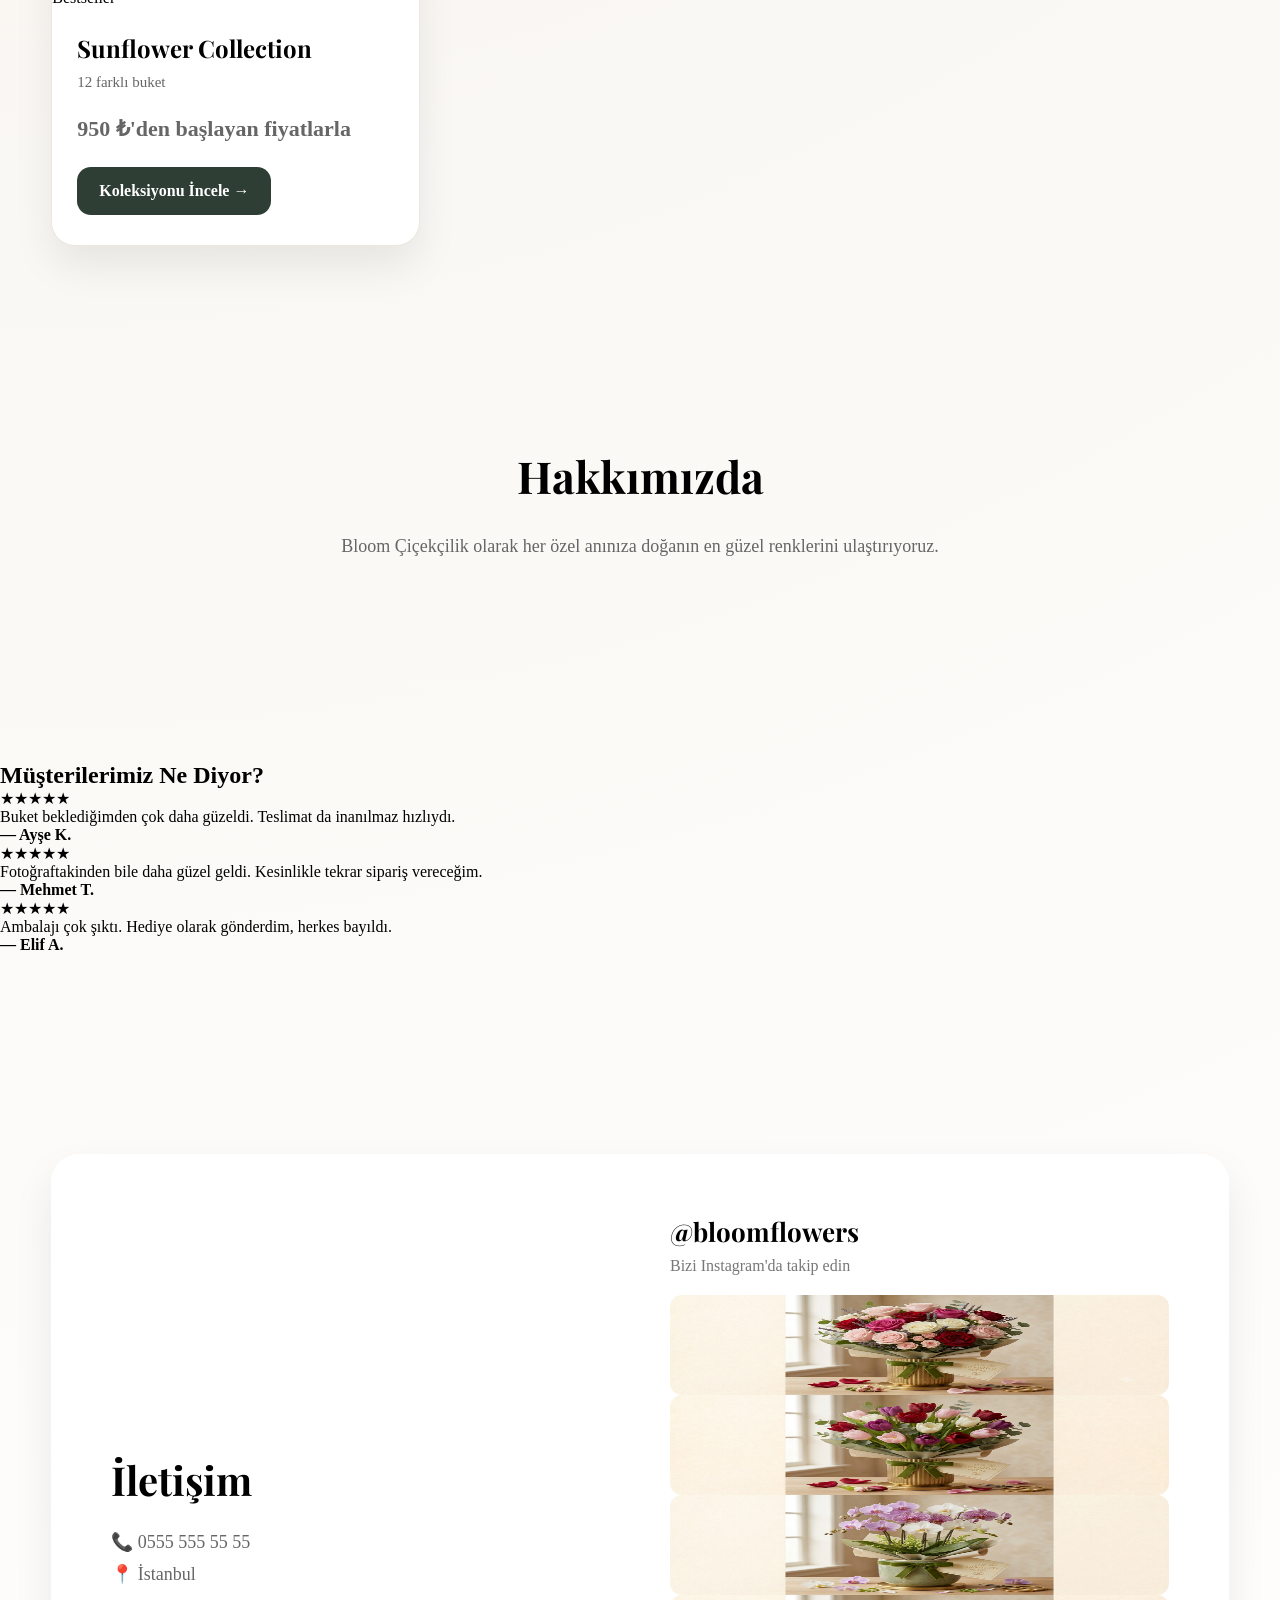
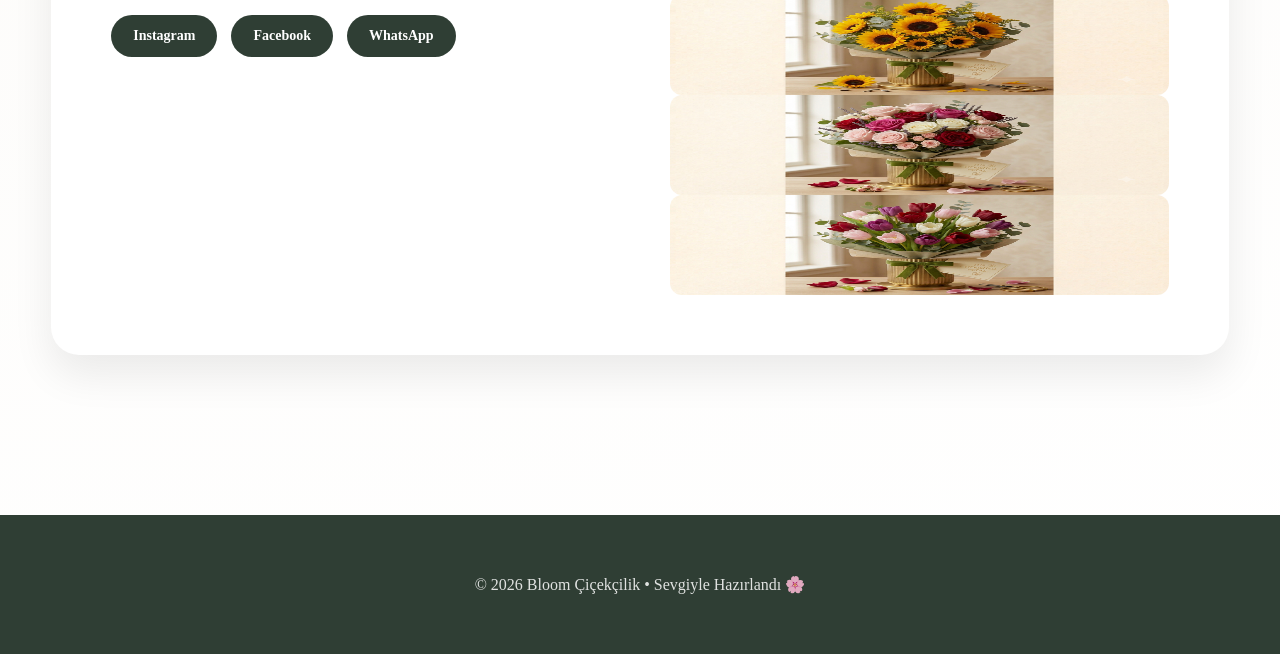
==== commit c9bb623e: "CSS cache sorunu için versiyon eklendi" ====
--- a/index.html
+++ b/index.html
@@ -11,7 +11,7 @@
 
     <link href="https://fonts.googleapis.com/css2?family=Poppins:wght@300;400;500;600;700&display=swap" rel="stylesheet">
 
-    <link rel="stylesheet" href="style-v2.css">
+    <link rel="stylesheet" href="style-v2.css?v=2">
 
 </head>
 <body>
--- a/style-v2.css
+++ b/style-v2.css
@@ -159,7 +159,7 @@
 
     width:100%;
 
-    min-height:640px;
+    min-height:380px;
 
     margin:40px 0 100px;
 
@@ -767,7 +767,8 @@
 ========================= */
 
 @media(max-width:900px){
-
+.hero{
+        min-height:320px; 
     nav{
 
         flex-direction:column;
